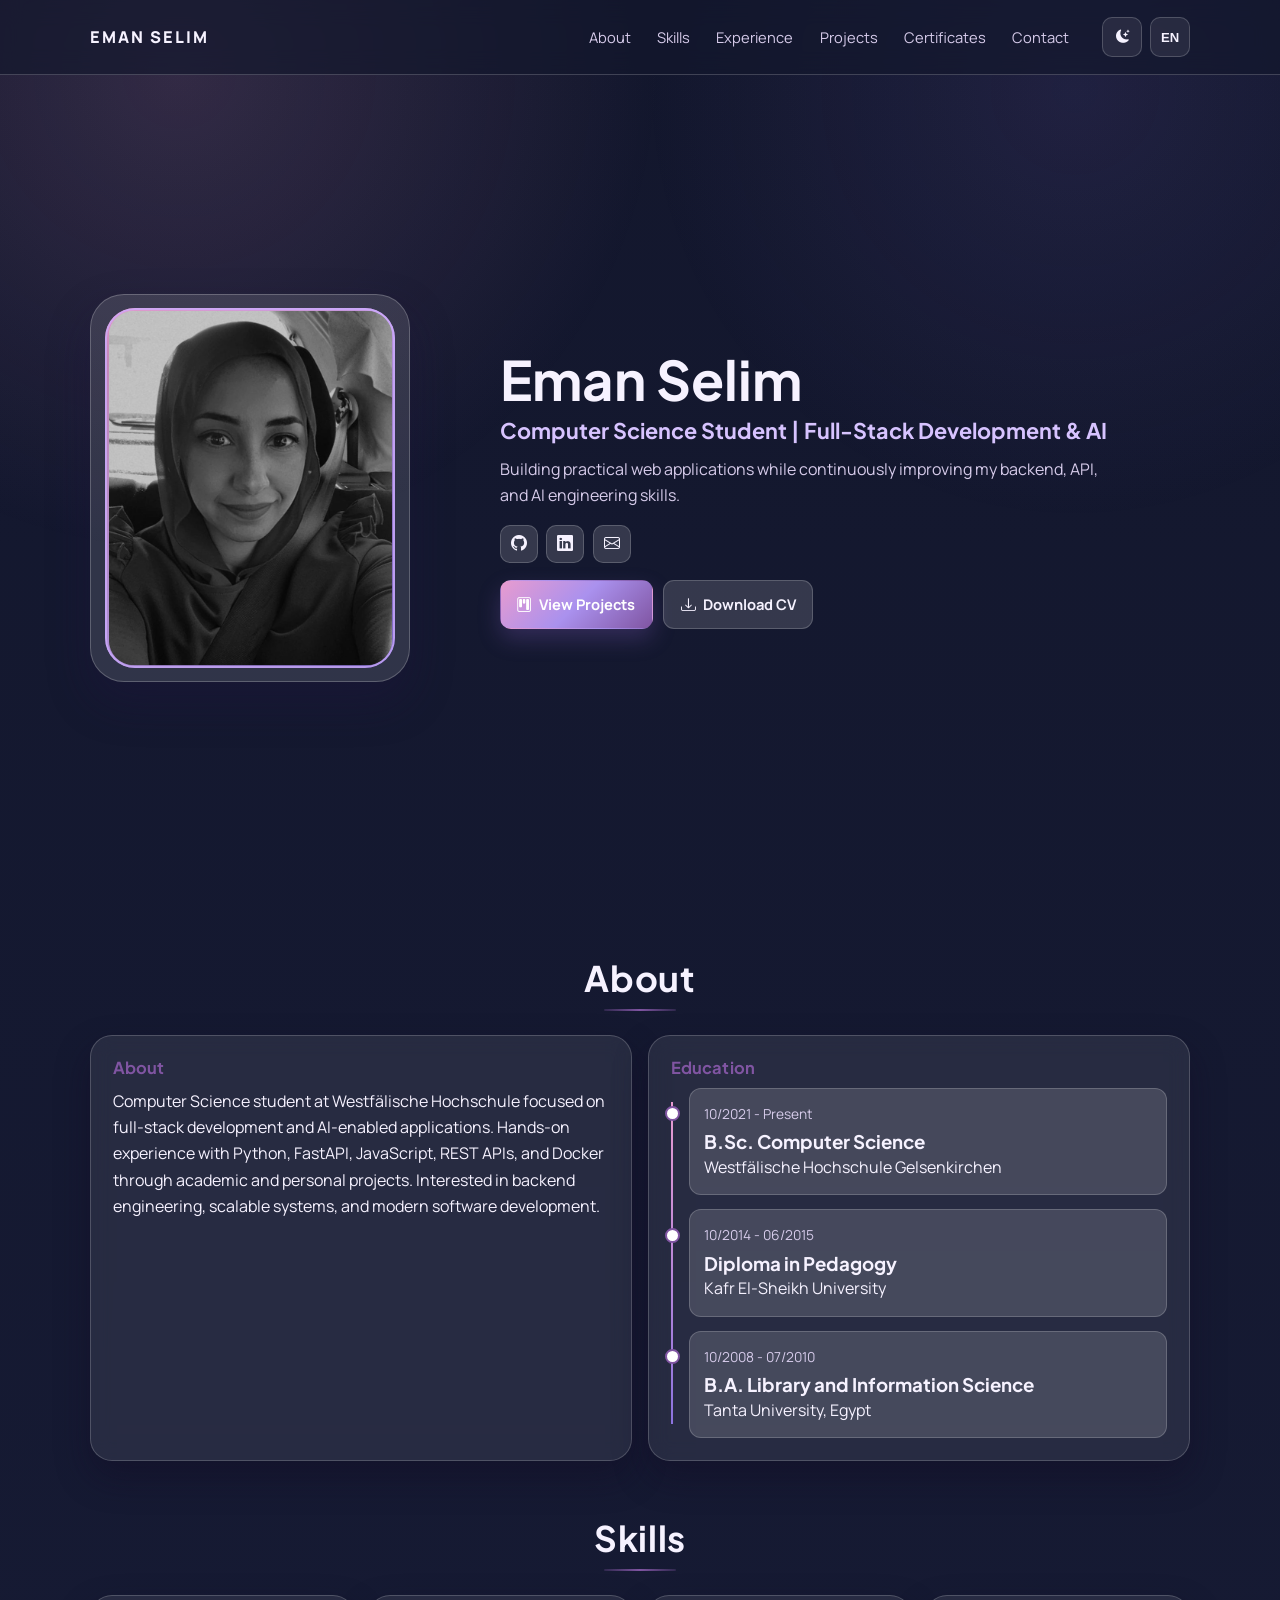
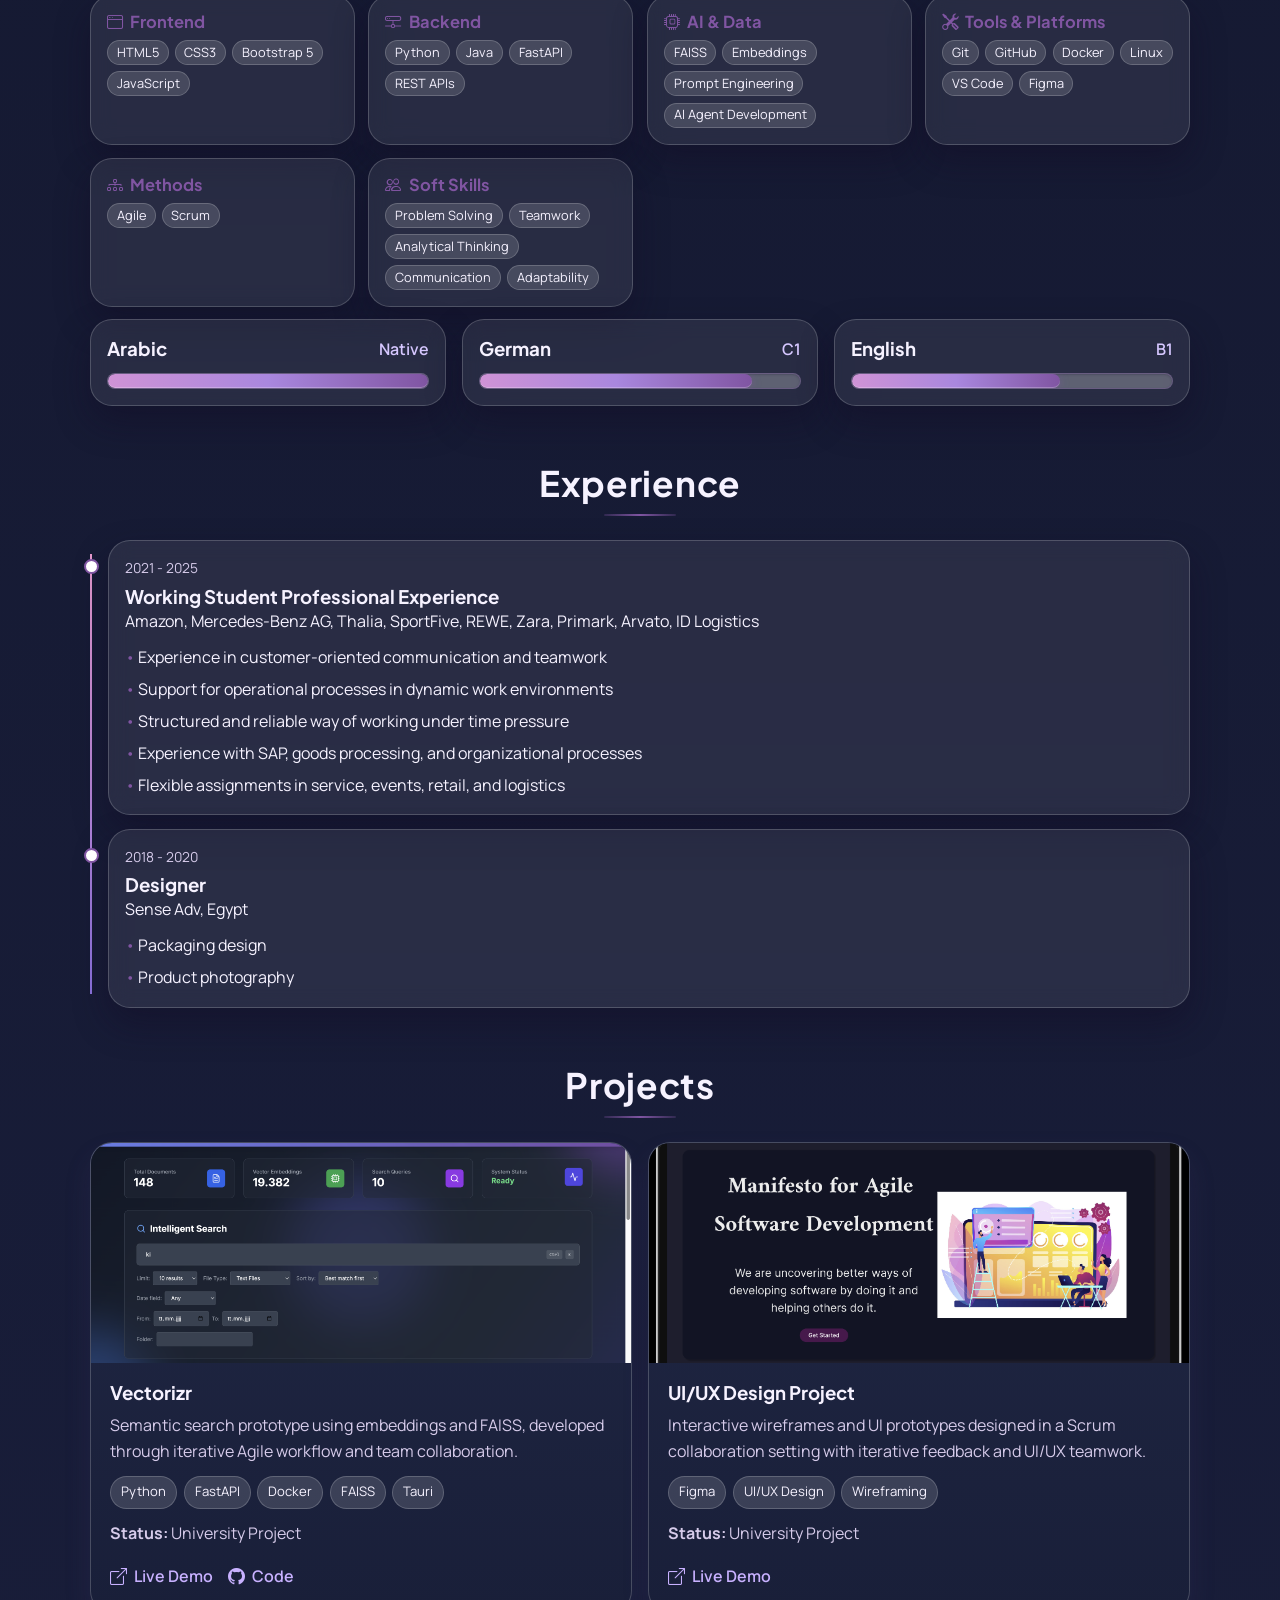
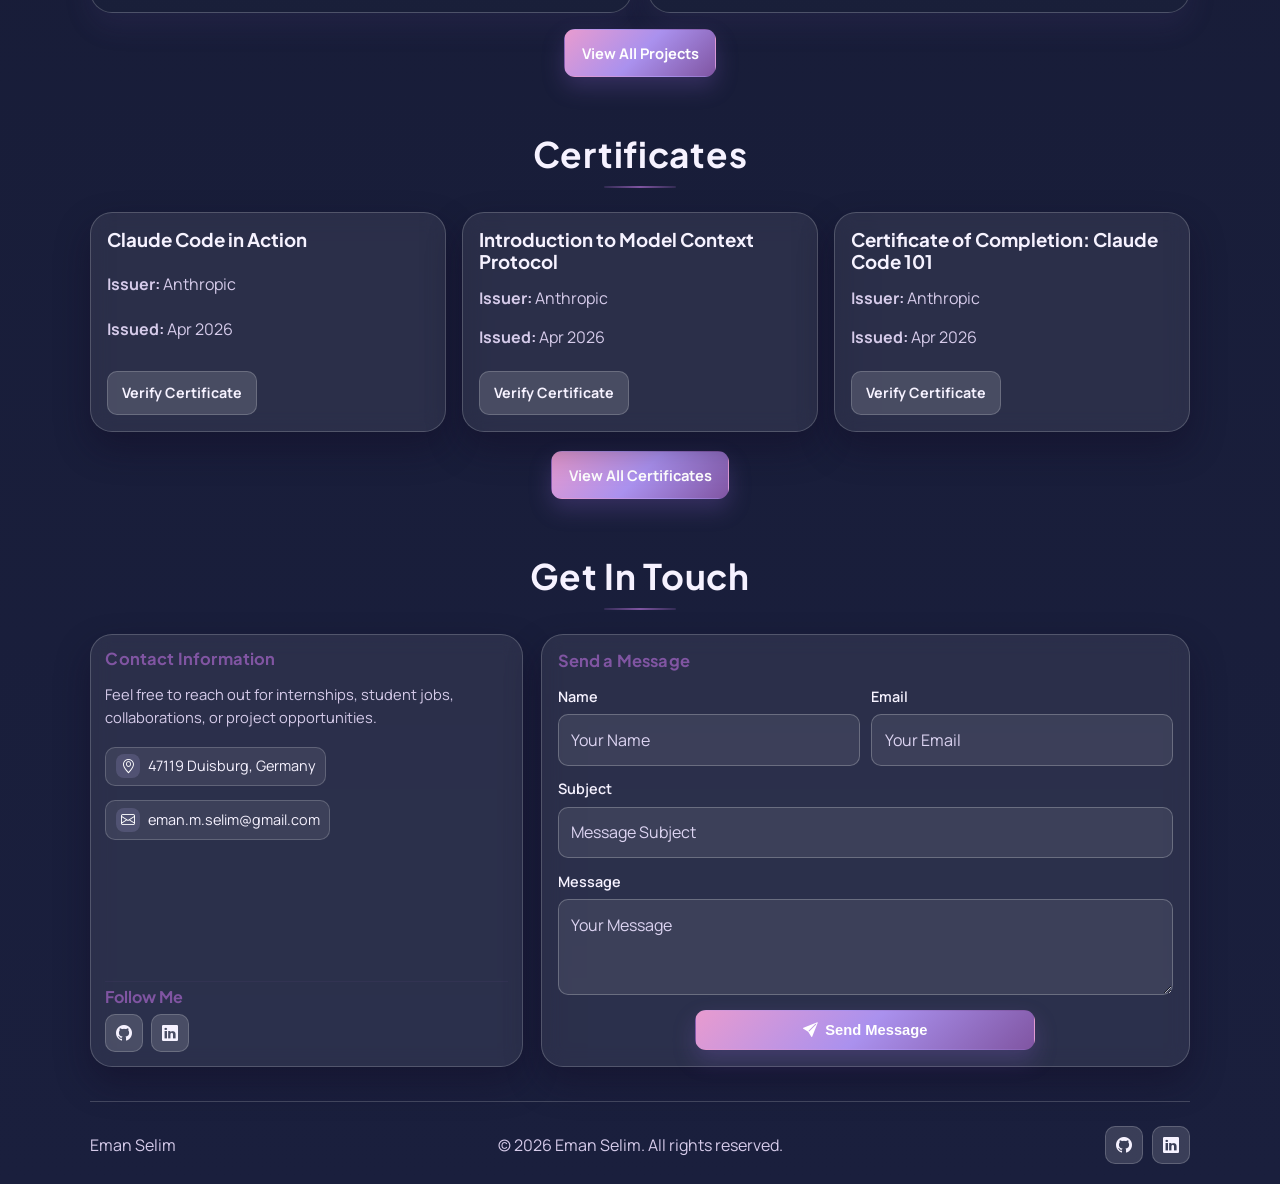
==== index.html @ 73da5cc9 "Initial portfolio website setup" ====
﻿<!doctype html>
<html lang="en">
  <head>
    <meta charset="UTF-8" />
    <meta name="viewport" content="width=device-width, initial-scale=1.0" />
    <title>Eman Selim | Full-Stack & AI Portfolio</title>
    <meta name="description" content="Portfolio of Eman Selim, Computer Science student focused on Full-Stack Development and AI." />
    <link rel="preconnect" href="https://fonts.googleapis.com" />
    <link rel="preconnect" href="https://fonts.gstatic.com" crossorigin />
    <link
      href="https://fonts.googleapis.com/css2?family=Manrope:wght@400;500;600;700;800&family=Plus+Jakarta+Sans:wght@500;600;700;800&display=swap"
      rel="stylesheet"
    />
    <link rel="stylesheet" href="https://cdn.jsdelivr.net/npm/bootstrap-icons@1.11.3/font/bootstrap-icons.min.css" />
    <link rel="stylesheet" href="css/style.css" />
  </head>
  <body>
    <a class="skip-link" href="#main-content">Skip to main content</a>
    <div class="background-layer" aria-hidden="true"></div>

    <header class="site-header" id="top">
      <nav class="main-navbar" aria-label="Main navigation">
        <a class="brand-logo" href="#hero" aria-label="Go to home section">EMAN SELIM</a>

        <button
          class="mobile-menu-toggle"
          id="mobile-menu-toggle"
          type="button"
          aria-expanded="false"
          aria-controls="navbar-links"
          aria-label="Open navigation menu"
        >
          <i class="bi bi-list" aria-hidden="true"></i>
        </button>

        <div class="navbar-links" id="navbar-links">
          <a class="nav-link" href="#about">About</a>
          <a class="nav-link" href="#skills">Skills</a>
          <a class="nav-link" href="#experience">Experience</a>
          <a class="nav-link" href="#projects">Projects</a>
          <a class="nav-link" href="#certificates">Certificates</a>
          <a class="nav-link" href="#contact">Contact</a>
        </div>

        <div class="navbar-actions">
          <button class="icon-button" id="theme-toggle" type="button" aria-label="Toggle dark mode" aria-pressed="false">
            <i class="bi bi-moon-stars-fill" aria-hidden="true"></i>
          </button>
          <button class="lang-switch" id="language-toggle" type="button" aria-label="Language switch">EN</button>
        </div>
      </nav>
    </header>

    <main id="main-content">
      <!-- Hero Section: introduces profile, primary CTAs, and social links -->
      <section id="hero" class="hero-section">
        <div class="hero-grid reveal">
          <article class="hero-profile-card">
            <div class="profile-frame floating-avatar">
              <img id="hero-image" src="assets/images/eman-profile.jpeg" alt="Portrait" decoding="async" fetchpriority="high" />
            </div>
          </article>

          <article class="hero-content">
            <h1 id="hero-name">Eman Selim</h1>
            <h2 id="hero-subtitle"></h2>
            <p id="hero-summary"></p>

            <div class="hero-social-icons" aria-label="Hero contact links">
              <a id="hero-github" target="_blank" rel="noreferrer noopener" aria-label="GitHub"><i class="bi bi-github" aria-hidden="true"></i></a>
              <a id="hero-linkedin" target="_blank" rel="noreferrer noopener" aria-label="LinkedIn"><i class="bi bi-linkedin" aria-hidden="true"></i></a>
              <a id="hero-email" aria-label="Email"><i class="bi bi-envelope" aria-hidden="true"></i></a>
            </div>

            <div class="hero-buttons">
              <a class="button button-primary" href="#projects"><i class="bi bi-kanban" aria-hidden="true"></i> <span id="hero-projects-text"></span></a>
              <a class="button button-secondary" href="./cv.html" target="_blank" rel="noreferrer noopener">
                <i class="bi bi-download" aria-hidden="true"></i> <span id="hero-cv-text"></span>
              </a>
            </div>
          </article>
        </div>
      </section>

      <!-- About Section: personal summary and education timeline -->
      <section id="about" class="content-section reveal">
        <h2 class="section-title" id="about-title"></h2>

        <div class="about-education-layout">
          <article class="glass-card standard-card about-card">
            <h3 class="content-card-title" id="about-card-title"></h3>
            <p id="about-summary"></p>
          </article>

          <article class="glass-card standard-card education-card">
            <h3 class="content-card-title" id="education-card-title"></h3>
            <div class="timeline compact-timeline about-education-timeline" id="education-timeline"></div>
          </article>
        </div>
      </section>

      <!-- Skills Section: dynamically rendered skill groups and language levels -->
      <section id="skills" class="content-section reveal">
        <h2 class="section-title" id="skills-title"></h2>
        <div class="skills-grid" id="skills-grid"></div>
        <div class="languages-grid" id="languages-grid"></div>
      </section>

      <!-- Experience Timeline: rendered from shared localized data -->
      <section id="experience" class="content-section reveal">
        <h2 class="section-title" id="experience-title"></h2>
        <div class="timeline compact-timeline experience-timeline" id="experience-timeline"></div>
      </section>

      <!-- Projects Cards: preview cards with CTA to full projects page -->
      <section id="projects" class="content-section reveal">
        <h2 class="section-title" id="projects-title"></h2>
        <div class="projects-grid" id="projects-grid"></div>
        <div class="projects-cta">
          <a class="button button-primary" href="./projects.html" id="all-projects-button"></a>
        </div>
      </section>

      <!-- Certificates Section: recent certificates with CTA to full list -->
      <section id="certificates" class="content-section reveal">
        <h2 class="section-title" id="certificates-title"></h2>
        <div class="certificates-grid" id="certificates-grid"></div>
        <div class="certificates-cta">
          <a class="button button-primary" href="./certificates.html" id="all-certificates-button"></a>
        </div>
      </section>

      <!-- Contact Section: dynamic contact info + client-side mailto form -->
      <section id="contact" class="content-section reveal">
        <h2 class="section-title" id="contact-title"></h2>

        <div class="contact-grid">
          <article class="glass-card contact-info" id="contact-info-list"></article>

          <form class="glass-card contact-form">
            <h3 class="content-card-title" id="contact-form-card-title"></h3>
            <div class="form-row">
              <div class="form-field">
                <label for="name" id="contact-label-name"></label>
                <input id="name" name="name" type="text" autocomplete="name" required />
              </div>
              <div class="form-field">
                <label for="email" id="contact-label-email"></label>
                <input id="email" name="email" type="email" autocomplete="email" required />
              </div>
            </div>

            <div class="form-field">
              <label for="subject" id="contact-label-subject"></label>
              <input id="subject" name="subject" type="text" autocomplete="on" required />
            </div>

            <div class="form-field">
              <label for="message" id="contact-label-message"></label>
              <textarea id="message" name="message" required></textarea>
            </div>

            <button type="submit" class="button button-primary" id="contact-submit-button">
              <i class="bi bi-send-fill" aria-hidden="true"></i>
              <span id="contact-submit"></span>
            </button>
          </form>
        </div>
      </section>
    </main>

    <footer class="site-footer">
      <p>Eman Selim</p>
      <p>© 2026 Eman Selim. All rights reserved.</p>
      <div class="footer-links">
        <a href="https://github.com/Eman-M-Selim" target="_blank" rel="noreferrer noopener" aria-label="GitHub profile">
          <i class="bi bi-github" aria-hidden="true"></i>
        </a>
        <a href="https://www.linkedin.com/in/eman-m-selim/" target="_blank" rel="noreferrer noopener" aria-label="LinkedIn profile">
          <i class="bi bi-linkedin" aria-hidden="true"></i>
        </a>
      </div>
    </footer>

    <button id="scroll-top-button" class="scroll-top-button" type="button" aria-label="Scroll to top">
      <i class="bi bi-arrow-up" aria-hidden="true"></i>
    </button>

    <script src="data/portfolio-data.js"></script>
    <script src="js/script.js"></script>
  </body>
</html>
---- css/style.css ----
﻿/* ============================
   1) Theme Variables
   ============================ */
:root {
  --accent: #8055a2;
  --bg-main: #f6f3fc;
  --bg-soft: #f2ecfb;
  --surface: rgba(255, 255, 255, 0.74);
  --surface-strong: rgba(255, 255, 255, 0.9);
  --text-main: #2f2648;
  --text-muted: #6a5d87;
  --pink: #e89bcf;
  --purple: #8c73df;
  --lavender: #baa7ef;
  --border: rgba(151, 127, 207, 0.22);
  --shadow: 0 14px 30px rgba(88, 63, 136, 0.14);
  --accent-gradient: linear-gradient(135deg, #e89bcf, #aa91ee, var(--accent));
  --project-surface: #ffffff;
  --project-border: rgba(128, 85, 162, 0.42);
  --section-width: min(1100px, 92%);
  --radius-xl: 22px;
  --radius-lg: 16px;
  --radius-md: 12px;
  --transition: 0.25s ease;
}

/* Dark mode overrides (keeps existing toggle behavior) */
body.dark-theme {
  --bg-main: #13172d;
  --bg-soft: #1a1f3d;
  --surface: rgba(255, 255, 255, 0.08);
  --surface-strong: rgba(255, 255, 255, 0.14);
  --text-main: #f6f2ff;
  --text-muted: #d6cbea;
  --border: rgba(255, 255, 255, 0.19);
  --shadow: 0 16px 34px rgba(17, 11, 35, 0.4);
  --project-surface: linear-gradient(180deg, #202744, #191f39);
  --project-border: rgba(255, 255, 255, 0.2);
}

/* ============================
   2) Base Rules
   ============================ */
* {
  box-sizing: border-box;
  margin: 0;
  padding: 0;
}

html {
  scroll-behavior: smooth;
}

body {
  font-family: "Manrope", sans-serif;
  color: var(--text-main);
  line-height: 1.65;
  background: linear-gradient(180deg, var(--bg-main), var(--bg-soft));
  transition:
    background-color 0.4s ease,
    color 0.4s ease;
  overflow-x: hidden;
}

.skip-link {
  position: absolute;
  left: 0.75rem;
  top: -120px;
  z-index: 200;
  background: #111;
  color: #fff;
  padding: 0.55rem 0.75rem;
  border-radius: 10px;
  border: 1px solid #fff;
  font-size: 0.88rem;
  font-weight: 700;
}

.skip-link:focus {
  top: 0.75rem;
}

h1,
h2,
h3,
h4 {
  font-family: "Plus Jakarta Sans", sans-serif;
  line-height: 1.2;
}

a {
  color: inherit;
  text-decoration: none;
}

a:focus-visible,
button:focus-visible,
input:focus-visible,
textarea:focus-visible {
  outline: 3px solid rgba(128, 85, 162, 0.65);
  outline-offset: 2px;
}

main {
  width: var(--section-width);
  margin: 0 auto;
}

/* Scroll offset fix for sticky navbar links */
section[id] {
  scroll-margin-top: 82px;
}

/* ============================
   3) Background
   ============================ */
.background-layer {
  position: fixed;
  inset: 0;
  z-index: -1;
  pointer-events: none;
  background:
    radial-gradient(
      circle at 14% 8%,
      rgba(232, 155, 207, 0.15),
      transparent 35%
    ),
    radial-gradient(
      circle at 84% 10%,
      rgba(140, 115, 223, 0.11),
      transparent 32%
    );
}

/* ============================
   4) Shared Components
   ============================ */
.content-section {
  /* Section spacing: 60px desktop, no large wrapper card */
  padding-top: 56px;
}

.section-title {
  text-align: center;
  font-size: clamp(1.6rem, 3vw, 2.2rem);
  /* Reduced gap between title and content for cleaner rhythm */
  margin-bottom: 24px;
  letter-spacing: 0.02em;
  position: relative;
}

.section-title::after {
  content: "";
  display: block;
  width: 72px;
  height: 2px;
  margin: 10px auto 0;
  border-radius: 999px;
  background: linear-gradient(
    90deg,
    rgba(128, 85, 162, 0.25),
    #8055a2,
    rgba(128, 85, 162, 0.25)
  );
}

.glass-card {
  background: var(--surface);
  border: 1px solid var(--border);
  border-radius: var(--radius-xl);
  box-shadow: var(--shadow);
  backdrop-filter: blur(10px);
}

.standard-card {
  padding: 1.35rem;
}

.content-card-title {
  font-size: 1.03rem;
  font-weight: 700;
  color: var(--accent);
  letter-spacing: 0.01em;
  margin-bottom: 0.62rem;
}

.contact-card-title {
  margin-bottom: 0.45rem;
}

.interactive-card {
  transition:
    transform var(--transition),
    box-shadow var(--transition),
    border-color var(--transition);
}

.interactive-card:hover {
  transform: translateY(-3px);
  border-color: rgba(140, 115, 223, 0.45);
  box-shadow: 0 18px 34px rgba(98, 70, 151, 0.2);
}

/* ============================
   5) Navbar
   ============================ */
.site-header {
  position: sticky;
  top: 0;
  z-index: 60;
  backdrop-filter: blur(12px);
  background: rgba(255, 255, 255, 0.62);
  border-bottom: 1px solid var(--border);
}

body.dark-theme .site-header {
  background: rgba(19, 23, 45, 0.66);
}

.main-navbar {
  width: var(--section-width);
  margin: 0 auto;
  min-height: 74px;
  display: flex;
  align-items: center;
  gap: 1rem;
}

.brand-logo {
  font-size: 1.02rem;
  font-weight: 800;
  letter-spacing: 0.12em;
}

.navbar-links {
  margin-left: auto;
  display: flex;
  align-items: center;
  gap: 0.4rem;
}

.nav-link {
  position: relative;
  padding: 0.5rem 0.62rem;
  border-radius: 8px;
  color: var(--text-muted);
  font-size: 0.92rem;
  transition: color var(--transition);
}

.nav-link::after {
  content: "";
  position: absolute;
  left: 50%;
  width: calc(100% - 1.24rem);
  bottom: 0.26rem;
  height: 2px;
  border-radius: 999px;
  background: linear-gradient(90deg, #b99de8, #8055a2);
  transform: translateX(-50%) scaleX(0);
  transform-origin: center;
  transition:
    transform var(--transition),
    opacity var(--transition);
  opacity: 0.92;
}

.nav-link:hover,
.nav-link.active {
  color: var(--accent);
}

.nav-link:hover::after,
.nav-link.active::after {
  transform: translateX(-50%) scaleX(1);
}

.navbar-actions {
  margin-left: 0.45rem;
  display: flex;
  align-items: center;
  gap: 0.5rem;
}

/* Links layout used by standalone projects/certificates pages */
.standalone-links {
  margin-left: auto;
  display: flex;
  align-items: center;
  gap: 0.45rem;
}

.icon-button,
.lang-switch,
.mobile-menu-toggle {
  border: 1px solid var(--border);
  background: var(--surface);
  color: var(--text-main);
  border-radius: 10px;
  cursor: pointer;
}

.icon-button,
.lang-switch {
  width: 40px;
  height: 40px;
  display: grid;
  place-items: center;
  transition:
    transform var(--transition),
    background-color var(--transition);
}

.icon-button:hover,
.lang-switch:hover {
  transform: translateY(-2px);
  background: var(--surface-strong);
}

.lang-switch {
  font-weight: 700;
  font-size: 0.82rem;
}

.mobile-menu-toggle {
  width: 42px;
  height: 42px;
  display: none;
  place-items: center;
  margin-left: auto;
}

.mobile-menu-toggle i {
  font-size: 1.35rem;
}

/* ============================
   6) Open Section Surfaces (no large outer cards)
   ============================ */
#hero,
#about,
#skills,
#experience,
#projects,
#certificates,
#contact {
  background: transparent;
  border: none;
  border-radius: 0;
}

/* ============================
   7) Hero Section Updates
   ============================ */
.hero-section {
  min-height: calc(100vh - 74px);
  display: grid;
  align-items: center;
  padding: 2rem 0;
}

/* Increased horizontal space for better balance on desktop */
.hero-grid {
  display: grid;
  grid-template-columns: minmax(230px, 320px) 1fr;
  gap: clamp(2rem, 7vw, 6rem);
  align-items: center;
}

.hero-profile-card {
  padding: 0.85rem;
  border-radius: 34px;
  background: rgba(255, 255, 255, 0.12);
  border: 1px solid rgba(255, 255, 255, 0.22);
  box-shadow: 0 20px 42px rgba(32, 21, 62, 0.35);
}

.profile-frame {
  position: relative;
  border-radius: 30px;
  padding: 8px;
  background: linear-gradient(135deg, #e89bcf 0%, #c7a0f4 52%, #8c73df 100%);
  overflow: hidden;
}

.profile-frame::before {
  content: "";
  position: absolute;
  inset: -16px;
  border-radius: 40px;
  background: radial-gradient(circle, rgba(232, 155, 207, 0.34), transparent 62%);
  z-index: -1;
}

.profile-frame::after {
  content: "";
  position: absolute;
  inset: 0;
  border-radius: 30px;
  border: 2px solid rgba(205, 173, 255, 0.75);
  pointer-events: none;
}

.profile-frame img {
  width: 100%;
  display: block;
  aspect-ratio: 4 / 5;
  object-fit: cover;
  border-radius: 24px;
  box-shadow: 0 16px 32px rgba(43, 29, 75, 0.35);
  filter: grayscale(100%);
  transform: scale(1.03);
  object-position: center top;
}

.floating-avatar {
  animation: floatPortrait 4.6s ease-in-out infinite;
}

.hero-content h1 {
  font-size: clamp(2rem, 5.5vw, 3.4rem);
  margin-bottom: 0.35rem;
}

.hero-content h2 {
  font-size: clamp(1rem, 2.5vw, 1.35rem);
  color: var(--accent);
  margin-bottom: 0.75rem;
}

body.dark-theme .hero-content h2 {
  color: #d7c3ff;
}

.hero-content p {
  color: var(--text-muted);
  max-width: 620px;
}

.hero-social-icons {
  margin-top: 1rem;
  display: flex;
  gap: 0.55rem;
}

.hero-social-icons a {
  width: 38px;
  height: 38px;
  border-radius: 10px;
  border: 1px solid var(--border);
  background: var(--surface-strong);
  display: grid;
  place-items: center;
  transition:
    transform var(--transition),
    background-color var(--transition),
    border-color var(--transition);
}

.hero-social-icons a i,
.footer-links a i,
.contact-follow-icons a i {
  color: var(--text-main);
  font-size: 1rem;
}

.hero-social-icons a:hover {
  transform: translateY(-2px);
  background: rgba(255, 255, 255, 0.95);
  border-color: rgba(128, 85, 162, 0.45);
}

body.dark-theme .hero-social-icons a:hover {
  background: rgba(255, 255, 255, 0.22);
}

.hero-buttons {
  margin-top: 1.1rem;
  display: flex;
  flex-wrap: wrap;
  gap: 0.65rem;
}

.button {
  display: inline-flex;
  align-items: center;
  gap: 0.45rem;
  border-radius: 11px;
  border: 1px solid transparent;
  padding: 0.7rem 1.03rem;
  font-weight: 700;
  font-size: 0.92rem;
  transition:
    transform var(--transition),
    box-shadow var(--transition),
    background-color var(--transition);
}

.button:hover {
  transform: translateY(-2px);
}

.button-primary {
  background: var(--accent-gradient);
  color: #fff;
  box-shadow: 0 10px 22px rgba(131, 95, 194, 0.28);
}

.button-secondary {
  background: var(--surface-strong);
  color: var(--text-main);
  border-color: var(--border);
}

.button-secondary:hover {
  background: rgba(255, 255, 255, 0.95);
}

body.dark-theme .button-secondary:hover {
  background: rgba(255, 255, 255, 0.22);
}

/* ============================
   8) About & Education Cards
   ============================ */
.about-education-layout {
  display: grid;
  grid-template-columns: 1fr 1fr;
  gap: 1rem;
}

.about-card,
.education-card {
  height: 100%;
}

.education-card .timeline {
  margin-top: 0;
}

.education-card .timeline-item {
  border: 1px solid var(--border);
  border-radius: var(--radius-md);
  background: var(--surface-strong);
  padding: 0.9rem;
}

/* ============================
   9) Skills and Languages
   ============================ */
.projects-grid,
.certificates-grid {
  display: grid;
  grid-template-columns: repeat(12, 1fr);
  gap: 1rem;
  align-items: stretch;
}

.skills-grid {
  display: grid;
  grid-template-columns: repeat(auto-fit, minmax(210px, 1fr));
  gap: 0.85rem;
  align-items: stretch;
}

.skill-card,
.certificate-card,
.timeline-item,
.language-card,
.contact-info,
.contact-form {
  padding: 1rem;
}

/* 4 skill cards on desktop */
.skill-card {
  grid-column: auto;
  align-self: start;
  height: 100%;
  display: flex;
  flex-direction: column;
  justify-content: flex-start;
  padding: 1rem;
}

.skill-card h3 {
  display: flex;
  align-items: center;
  gap: 0.45rem;
  font-size: 1.03rem;
  color: var(--accent);
}

.pill-list {
  margin-top: 0.52rem;
  list-style: none;
  display: flex;
  flex-wrap: wrap;
  gap: 0.38rem;
  align-content: flex-start;
}

.pill-list li {
  padding: 0.24rem 0.55rem;
  border-radius: 999px;
  border: 1px solid var(--border);
  background: var(--surface-strong);
  font-size: 0.8rem;
  line-height: 1.2;
}

.languages-grid {
  margin-top: 0.7rem;
  display: grid;
  grid-template-columns: repeat(3, 1fr);
  gap: 1rem;
}

.language-card {
  padding: 1rem;
}

.language-head {
  display: flex;
  justify-content: space-between;
  align-items: center;
  margin-bottom: 0.7rem;
}

.language-head span {
  color: var(--accent);
  font-weight: 600;
}

body.dark-theme .language-head span {
  color: #d6c7ff;
}

.language-progress {
  height: 16px;
  border-radius: 999px;
  background: rgba(111, 89, 162, 0.32);
  border: 1px solid rgba(128, 85, 162, 0.35);
  overflow: hidden;
  box-shadow: inset 0 1px 2px rgba(28, 18, 44, 0.22);
}

body.dark-theme .language-progress {
  background: rgba(255, 255, 255, 0.25);
  border-color: rgba(128, 85, 162, 0.3);
}

.language-progress span {
  display: block;
  height: 100%;
  border-radius: inherit;
  background: linear-gradient(90deg, #cf93d6, #a987de, #8055a2);
  box-shadow:
    inset 0 -1px 0 rgba(255, 255, 255, 0.25),
    0 2px 10px rgba(128, 85, 162, 0.44);
}

/* ============================
   10) Timeline Styling
   ============================ */
.timeline {
  position: relative;
  display: grid;
  gap: 0.85rem;
  margin-top: 0.95rem;
  padding-left: 1.15rem;
}

.timeline::before {
  content: "";
  position: absolute;
  top: 14px;
  bottom: 14px;
  left: 0;
  width: 2px;
  background: linear-gradient(180deg, #e89bcf, #8c73df);
}

.timeline-item {
  position: relative;
}

.timeline-item::before {
  content: "";
  position: absolute;
  left: -1.58rem;
  top: 1.12rem;
  width: 11px;
  height: 11px;
  border-radius: 50%;
  background: #fff;
  border: 2px solid var(--accent);
}

.timeline-date {
  font-size: 0.86rem;
  color: var(--text-muted);
  margin-bottom: 0.35rem;
}

.experience-timeline ul {
  margin-top: 0.58rem;
  list-style: none;
  display: grid;
  gap: 0.35rem;
}

.experience-timeline li::before {
  content: "• ";
  color: var(--accent);
}

/* ============================
   11) Project Cards Update
   ============================ */
.projects-grid {
  margin-bottom: 1rem;
}

.project-card {
  grid-column: span 6;
  display: flex;
  flex-direction: column;
  overflow: hidden;
  border-radius: var(--radius-xl);
  border: 1px solid var(--project-border);
  background: var(--project-surface);
  box-shadow: 0 14px 28px rgba(96, 72, 146, 0.12);
  transition:
    transform var(--transition),
    box-shadow var(--transition),
    border-color var(--transition);
}

/* Clear separation for project cards in light mode */
body:not(.dark-theme) .project-card {
  background: #ffffff;
  border-color: rgba(128, 85, 162, 0.32);
  box-shadow: 0 16px 32px rgba(87, 63, 133, 0.14);
}

.project-card:hover {
  transform: translateY(-4px);
  box-shadow: 0 20px 36px rgba(90, 67, 144, 0.22);
  border-color: rgba(140, 115, 223, 0.45);
}

.project-image {
  width: 100%;
  height: 220px;
  object-fit: cover;
  display: block;
}

.project-content {
  padding: 1.2rem;
  display: flex;
  flex-direction: column;
  flex: 1;
}

.project-summary {
  margin-top: 0.48rem;
  color: var(--text-muted);
}

/* Stronger readability for light mode project text */
body:not(.dark-theme) .project-summary {
  color: #5e4f7e;
}

.tech-badges {
  list-style: none;
  display: flex;
  flex-wrap: wrap;
  gap: 0.42rem;
  margin-top: 0.7rem;
}

.tech-badges li {
  padding: 0.28rem 0.62rem;
  border-radius: 999px;
  border: 1px solid var(--border);
  background: var(--surface-strong);
  font-size: 0.82rem;
}

.project-status {
  margin-top: 0.72rem;
  color: var(--text-muted);
}

.project-links {
  margin-top: auto;
  padding-top: 0.92rem;
  display: flex;
  flex-wrap: wrap;
  gap: 0.9rem;
}

.project-link {
  display: inline-flex;
  align-items: center;
  gap: 0.45rem;
  font-size: 1rem;
  font-weight: 600;
  color: #8055a2;
  padding: 0.08rem 0;
  border-bottom: 1px solid transparent;
  transition:
    color var(--transition),
    text-shadow var(--transition),
    border-color var(--transition),
    transform var(--transition);
}

.project-link i {
  font-size: 1.05rem;
}

.project-link:hover {
  color: #6f4292;
  border-color: rgba(128, 85, 162, 0.5);
  text-shadow: 0 0 10px rgba(128, 85, 162, 0.16);
  transform: translateY(-1px);
}

body.dark-theme .project-link {
  color: #c8b1ff;
}

@media (max-width: 760px) {
  .project-link {
    font-size: 0.96rem;
  }
}

.projects-cta {
  display: flex;
  justify-content: center;
}

.certificates-cta {
  margin-top: 1.2rem;
  display: flex;
  justify-content: center;
}

/* ============================
   12) Certificates
   ============================ */
.certificates-grid {
  grid-auto-rows: 1fr;
}

.certificate-card {
  grid-column: span 4;
  display: flex;
  flex-direction: column;
  justify-content: space-between;
  min-height: 220px;
}

.certificate-card p {
  margin-top: 0.45rem;
  color: var(--text-muted);
}

.credential-link {
  margin-top: 1rem;
  width: fit-content;
  padding: 0.56rem 0.88rem;
  border-radius: 10px;
  border: 1px solid var(--border);
  background: var(--surface-strong);
  font-size: 0.89rem;
  font-weight: 700;
  transition:
    transform var(--transition),
    background-color var(--transition);
}

.credential-link:hover {
  transform: translateY(-2px);
  background: rgba(255, 255, 255, 0.95);
}

body.dark-theme .credential-link:hover {
  background: rgba(255, 255, 255, 0.2);
}

/* ============================
   13) Contact and Footer
   ============================ */
.contact-grid {
  display: grid;
  grid-template-columns: minmax(0, 0.8fr) minmax(0, 1.2fr);
  gap: 1.1rem;
  align-items: stretch;
  grid-auto-rows: 1fr;
}

.contact-grid > .glass-card {
  min-height: 0;
  height: 100%;
}

.contact-info {
  display: flex;
  flex-direction: column;
  gap: 0.42rem;
  padding: 0.9rem;
  height: 100%;
  align-content: flex-start;
}

.contact-intro {
  color: var(--text-muted);
  font-size: 0.92rem;
  line-height: 1.55;
  margin-bottom: 0.72rem;
}

.contact-item {
  display: inline-flex;
  align-items: center;
  align-self: flex-start;
  gap: 0.5rem;
  border: 1px solid var(--border);
  background: rgba(255, 255, 255, 0.48);
  border-radius: 10px;
  padding: 0.42rem 0.58rem;
  color: var(--text-main);
  font-size: 0.9rem;
  width: fit-content;
  max-width: 100%;
}

.contact-item + .contact-item {
  margin-top: 0.46rem;
}

.contact-follow {
  margin-top: auto;
  padding-top: 0.32rem;
  border-top: 1px solid rgba(128, 85, 162, 0.07);
}

.contact-follow-title {
  font-size: 1rem;
  color: var(--accent);
  margin-bottom: 0.5rem;
}

.contact-follow-icons {
  display: flex;
  gap: 0.5rem;
  margin-top: 0.35rem;
}

.contact-follow-icons a {
  width: 38px;
  height: 38px;
  border-radius: 10px;
  border: 1px solid var(--border);
  background: var(--surface-strong);
  display: grid;
  place-items: center;
  transition:
    transform var(--transition),
    border-color var(--transition),
    box-shadow var(--transition);
}

.contact-follow-icons a i {
  color: var(--text-main);
  font-size: 1rem;
}

.contact-follow-icons a:hover {
  transform: translateY(-2px);
  border-color: rgba(128, 85, 162, 0.45);
  box-shadow: 0 10px 18px rgba(128, 85, 162, 0.18);
}

body.dark-theme .contact-item {
  background: rgba(255, 255, 255, 0.08);
}

.contact-icon {
  width: 24px;
  height: 24px;
  border-radius: 8px;
  display: grid;
  place-items: center;
  background: rgba(128, 85, 162, 0.2);
  color: var(--text-main);
  flex-shrink: 0;
}

body.dark-theme .contact-icon {
  background: rgba(202, 184, 255, 0.16);
  color: #ffffff;
}

.contact-info a {
  transition:
    transform var(--transition),
    background-color var(--transition),
    border-color var(--transition),
    box-shadow var(--transition);
}

.contact-info a:hover {
  transform: translateX(3px);
  background: rgba(255, 255, 255, 0.84);
  border-color: rgba(140, 115, 223, 0.45);
  box-shadow: 0 8px 18px rgba(110, 83, 176, 0.16);
}

body.dark-theme .contact-info a:hover {
  background: rgba(255, 255, 255, 0.14);
}

.contact-form {
  display: grid;
  gap: 0.72rem;
  align-content: start;
  height: 100%;
}

.contact-form .content-card-title {
  margin-bottom: 0.18rem;
}

.form-row {
  display: grid;
  grid-template-columns: 1fr 1fr;
  gap: 0.72rem;
}

.form-field {
  display: grid;
  gap: 0.36rem;
}

.contact-form label {
  font-weight: 600;
  font-size: 0.9rem;
}

.contact-form input,
.contact-form textarea {
  width: 100%;
  border: 1px solid rgba(148, 123, 206, 0.32);
  border-radius: 10px;
  background: rgba(255, 255, 255, 0.9);
  color: var(--text-main);
  font: inherit;
  padding: 0.72rem 0.8rem;
  transition:
    border-color var(--transition),
    box-shadow var(--transition),
    background-color var(--transition);
}

.contact-form input::placeholder,
.contact-form textarea::placeholder {
  color: rgba(78, 67, 112, 0.78);
  opacity: 1;
}

body.dark-theme .contact-form input,
body.dark-theme .contact-form textarea {
  background: rgba(255, 255, 255, 0.08);
  border-color: rgba(255, 255, 255, 0.24);
}

body.dark-theme .contact-form input::placeholder,
body.dark-theme .contact-form textarea::placeholder {
  color: rgba(234, 225, 255, 0.92);
}

.contact-form textarea {
  min-height: 96px;
  resize: vertical;
}

.contact-form .button-primary {
  margin-top: 0.2rem;
  width: min(100%, 340px);
  justify-self: center;
  justify-content: center;
  padding: 0.7rem 1rem;
}

.contact-form .button-primary:hover {
  box-shadow: 0 12px 24px rgba(131, 95, 194, 0.36);
}

.contact-form input:focus,
.contact-form textarea:focus {
  outline: none;
  border-color: rgba(140, 115, 223, 0.62);
  box-shadow: 0 0 0 3px rgba(140, 115, 223, 0.2);
}

.site-footer {
  width: var(--section-width);
  margin: 34px auto 0;
  padding: 24px 0 20px;
  border-top: 1px solid var(--border);
  border-radius: 0;
  background: transparent;
  display: flex;
  align-items: baseline;
  justify-content: space-between;
  gap: 1rem;
  color: var(--text-muted);
}

.site-footer p {
  margin: 0;
  line-height: 1.15;
}

body.dark-theme .site-footer {
  background: transparent;
}

.footer-links {
  display: flex;
  gap: 0.58rem;
  justify-content: center;
}

.footer-links a {
  width: 38px;
  height: 38px;
  border-radius: 10px;
  border: 1px solid var(--border);
  display: grid;
  place-items: center;
  background: var(--surface-strong);
  transition:
    transform var(--transition),
    background-color var(--transition),
    border-color var(--transition);
}

.footer-links a:hover {
  transform: translateY(-2px);
  background: var(--surface-strong);
  border-color: rgba(128, 85, 162, 0.45);
}

.scroll-top-button {
  position: fixed;
  right: 1rem;
  bottom: 1rem;
  width: 42px;
  height: 42px;
  border-radius: 11px;
  border: 1px solid var(--border);
  background: var(--surface-strong);
  color: var(--text-main);
  display: grid;
  place-items: center;
  cursor: pointer;
  opacity: 0;
  pointer-events: none;
  transition:
    opacity var(--transition),
    transform var(--transition);
  z-index: 45;
}

.scroll-top-button.visible {
  opacity: 1;
  pointer-events: auto;
}

.scroll-top-button:hover {
  transform: translateY(-2px);
}

.scroll-top-button:focus-visible {
  transform: translateY(-2px);
}

/* ============================
   14) Reveal and Animations
   ============================ */
.reveal {
  opacity: 0;
  transform: translateY(18px);
  transition:
    opacity 0.65s ease,
    transform 0.65s ease;
}

.reveal.is-visible {
  opacity: 1;
  transform: translateY(0);
}

@keyframes floatPortrait {
  0%,
  100% {
    transform: translateY(0);
  }
  50% {
    transform: translateY(-7px);
  }
}

/* ============================
   15) Responsive Rules
   ============================ */
@media (max-width: 1040px) {
  .certificate-card {
    grid-column: span 6;
  }

  .languages-grid {
    grid-template-columns: 1fr;
  }
}

@media (max-width: 920px) {
  .hero-grid,
  .contact-grid,
  .about-education-layout {
    grid-template-columns: 1fr;
  }

  .contact-grid {
    grid-auto-rows: auto;
  }

  .contact-grid > .glass-card {
    min-height: auto;
    height: auto;
  }

  /* Mobile/tablet: remove extra vertical gaps in the left contact card */
  .contact-info {
    padding: 0.82rem;
    gap: 0.26rem;
    height: auto;
  }

  .contact-intro {
    margin-bottom: 0.42rem;
  }

  .contact-item + .contact-item {
    margin-top: 0.24rem;
  }

  .contact-follow {
    margin-top: 0.26rem;
    padding-top: 0.24rem;
  }

  .contact-form {
    height: auto;
  }

  .hero-profile-card {
    max-width: 330px;
    margin: 0 auto;
  }

  /* Center hero content and controls on mobile/tablet */
  .hero-content {
    text-align: center;
  }

  .hero-content p {
    margin: 0 auto;
  }

  .hero-social-icons,
  .hero-buttons {
    justify-content: center;
  }

  .hero-section {
    padding-top: 2rem;
  }
}

@media (max-width: 860px) {
  .mobile-menu-toggle {
    display: grid;
  }

  .navbar-actions {
    margin-left: 0;
  }

  .navbar-links {
    position: absolute;
    top: 74px;
    left: auto;
    right: 0.75rem;
    width: min(185px, calc(100vw - 1.5rem));
    max-height: min(46vh, 300px);
    overflow-y: auto;
    flex-direction: column;
    align-items: stretch;
    gap: 0.1rem;
    padding: 0.4rem;
    border-radius: 12px;
    border: 1px solid var(--border);
    background: rgba(255, 255, 255, 0.96);
    box-shadow: var(--shadow);
    opacity: 0;
    visibility: hidden;
    transform: translateY(-8px);
    transition:
      opacity var(--transition),
      transform var(--transition),
      visibility var(--transition);
  }

  body.dark-theme .navbar-links {
    background: rgba(19, 23, 45, 0.94);
  }

  .navbar-links.is-open {
    opacity: 1;
    visibility: visible;
    transform: translateY(0);
  }

  .standalone-links {
    display: flex;
    margin-left: auto;
    gap: 0.28rem;
  }

  .standalone-links .nav-link {
    font-size: 0.84rem;
    padding: 0.45rem 0.5rem;
  }

  .nav-link {
    display: block;
    line-height: 1.2;
    padding: 0.42rem 0.5rem;
    font-size: 0.8rem;
  }

  .nav-link::after {
    left: 50%;
    width: calc(100% - 1.44rem);
    bottom: 0.33rem;
  }
}

@media (max-width: 760px) {
  .content-section {
    /* Section spacing: 40px mobile and title gap handled below */
    padding-top: 36px;
  }

  .section-title {
    margin-bottom: 16px;
  }

  body.standalone-page .main-navbar {
    flex-wrap: wrap;
    row-gap: 0.35rem;
    padding: 0.5rem 0;
    min-height: auto;
  }

  body.standalone-page .standalone-links:not(.navbar-links) {
    order: 3;
    flex: 0 0 100%;
    justify-content: center;
    margin-left: 0;
    padding-top: 0.15rem;
    gap: 0.4rem;
  }

  body.standalone-page .standalone-links:not(.navbar-links) .nav-link {
    font-size: 0.82rem;
    padding: 0.42rem 0.5rem;
  }

  .form-row {
    grid-template-columns: 1fr;
    gap: 0.6rem;
  }

  .project-card,
  .certificate-card {
    grid-column: span 12;
  }

  .project-image {
    height: 200px;
  }

  .site-footer {
    flex-direction: column;
    align-items: center;
    justify-content: center;
    text-align: center;
  }
}

@media (prefers-reduced-motion: reduce) {
  *,
  *::before,
  *::after {
    animation-duration: 0.01ms !important;
    animation-iteration-count: 1 !important;
    transition-duration: 0.01ms !important;
    scroll-behavior: auto !important;
  }
}
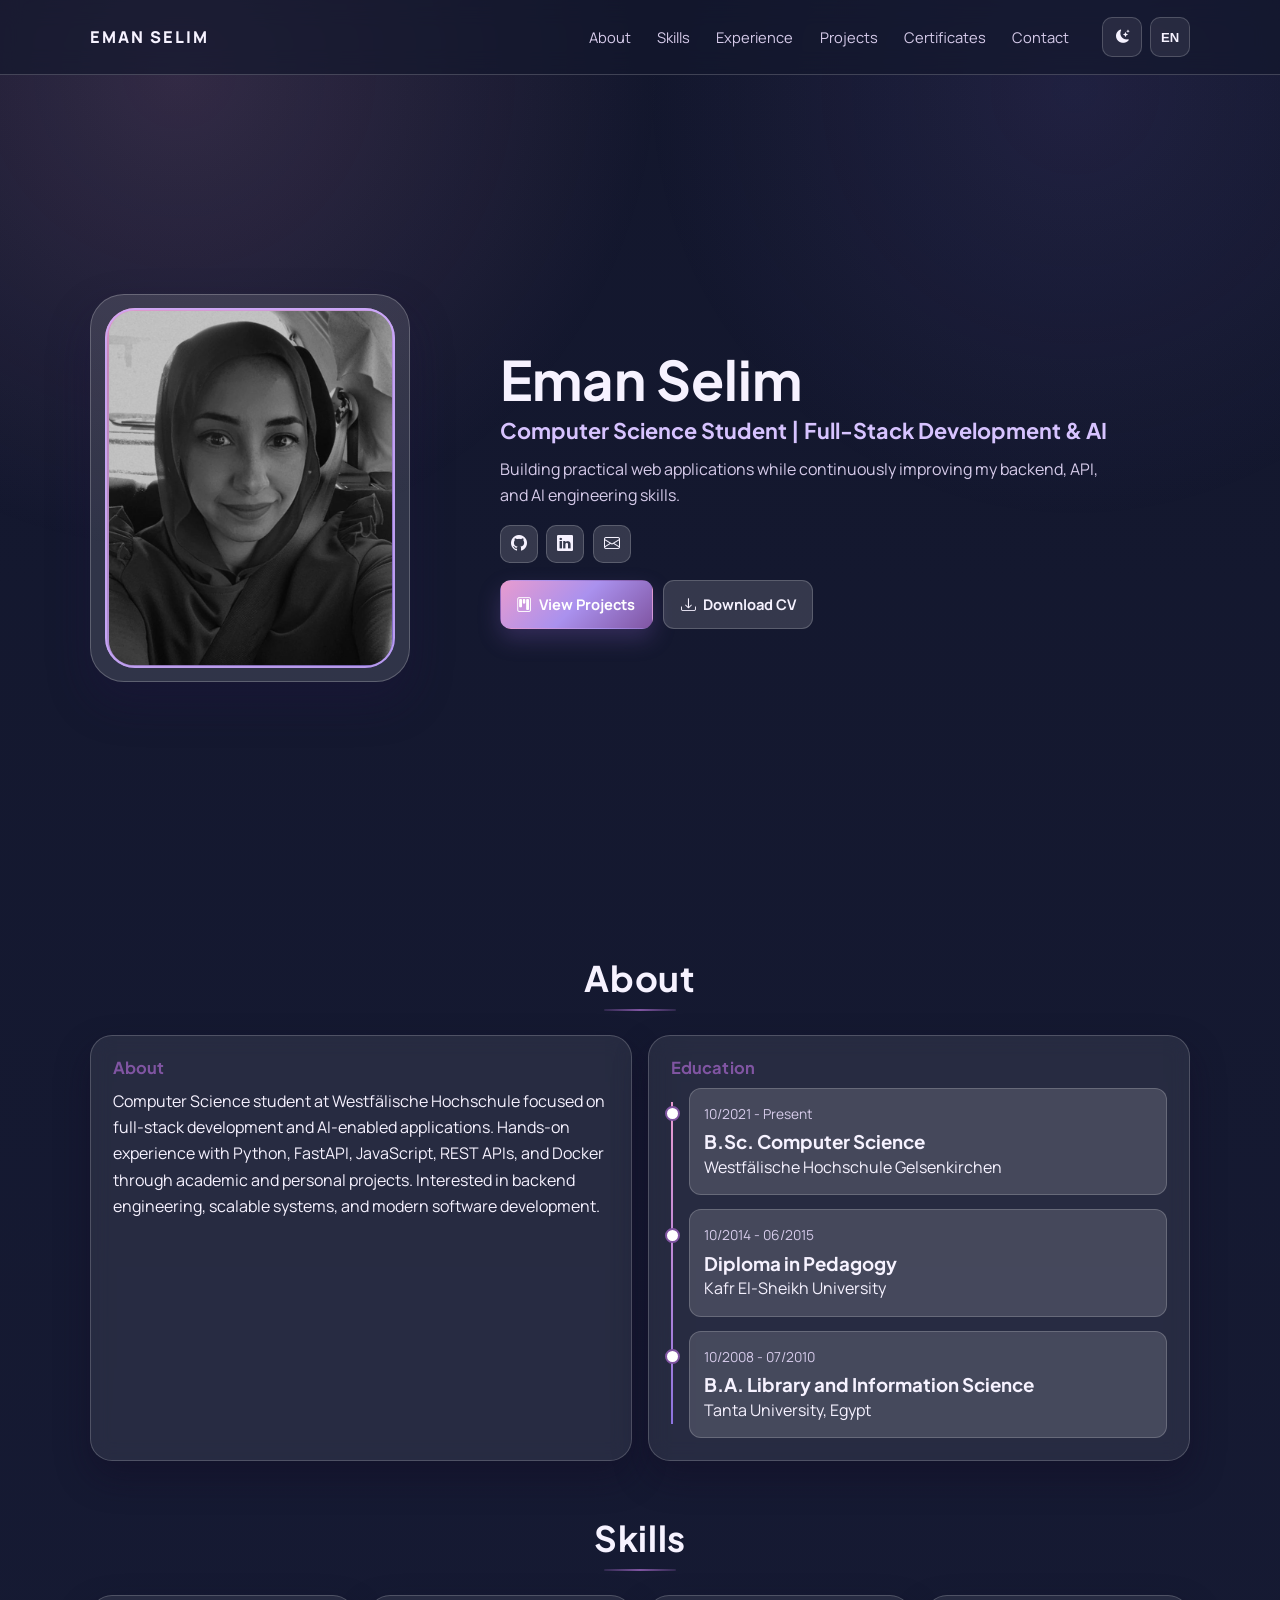
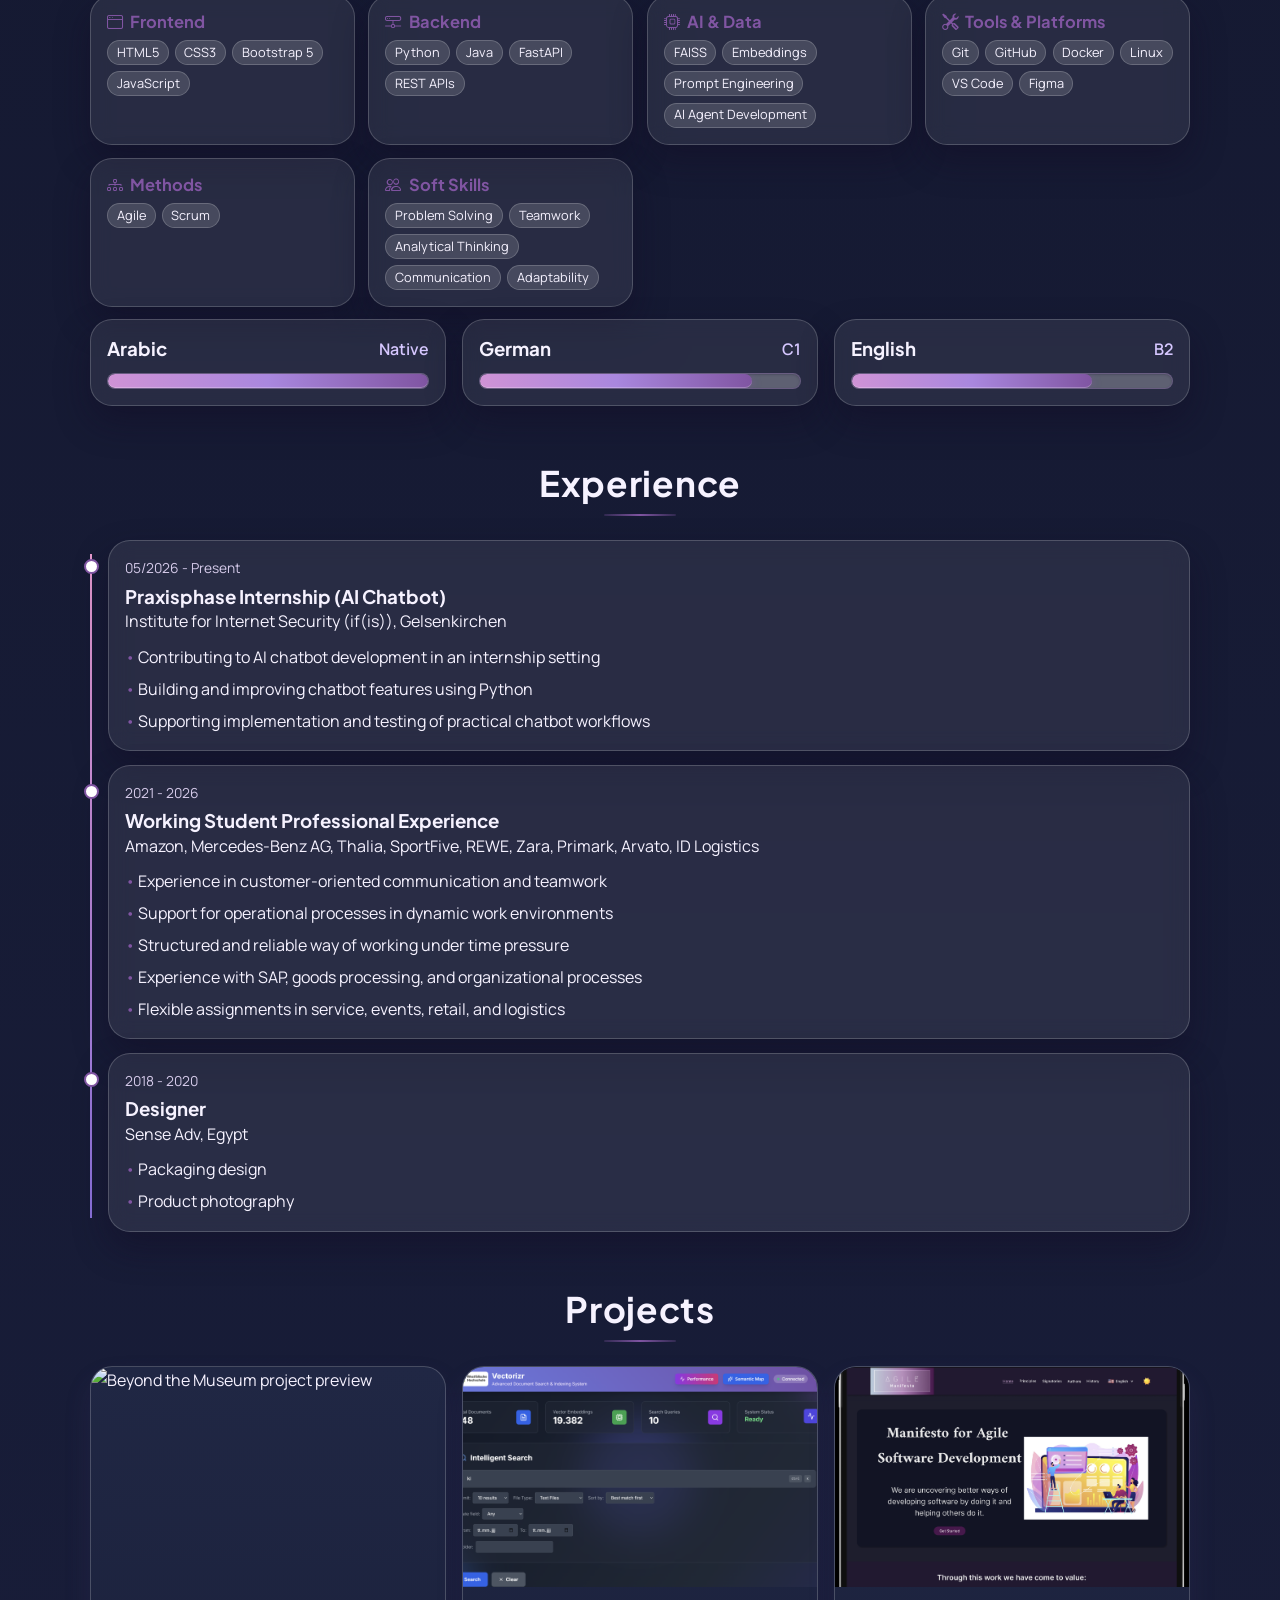
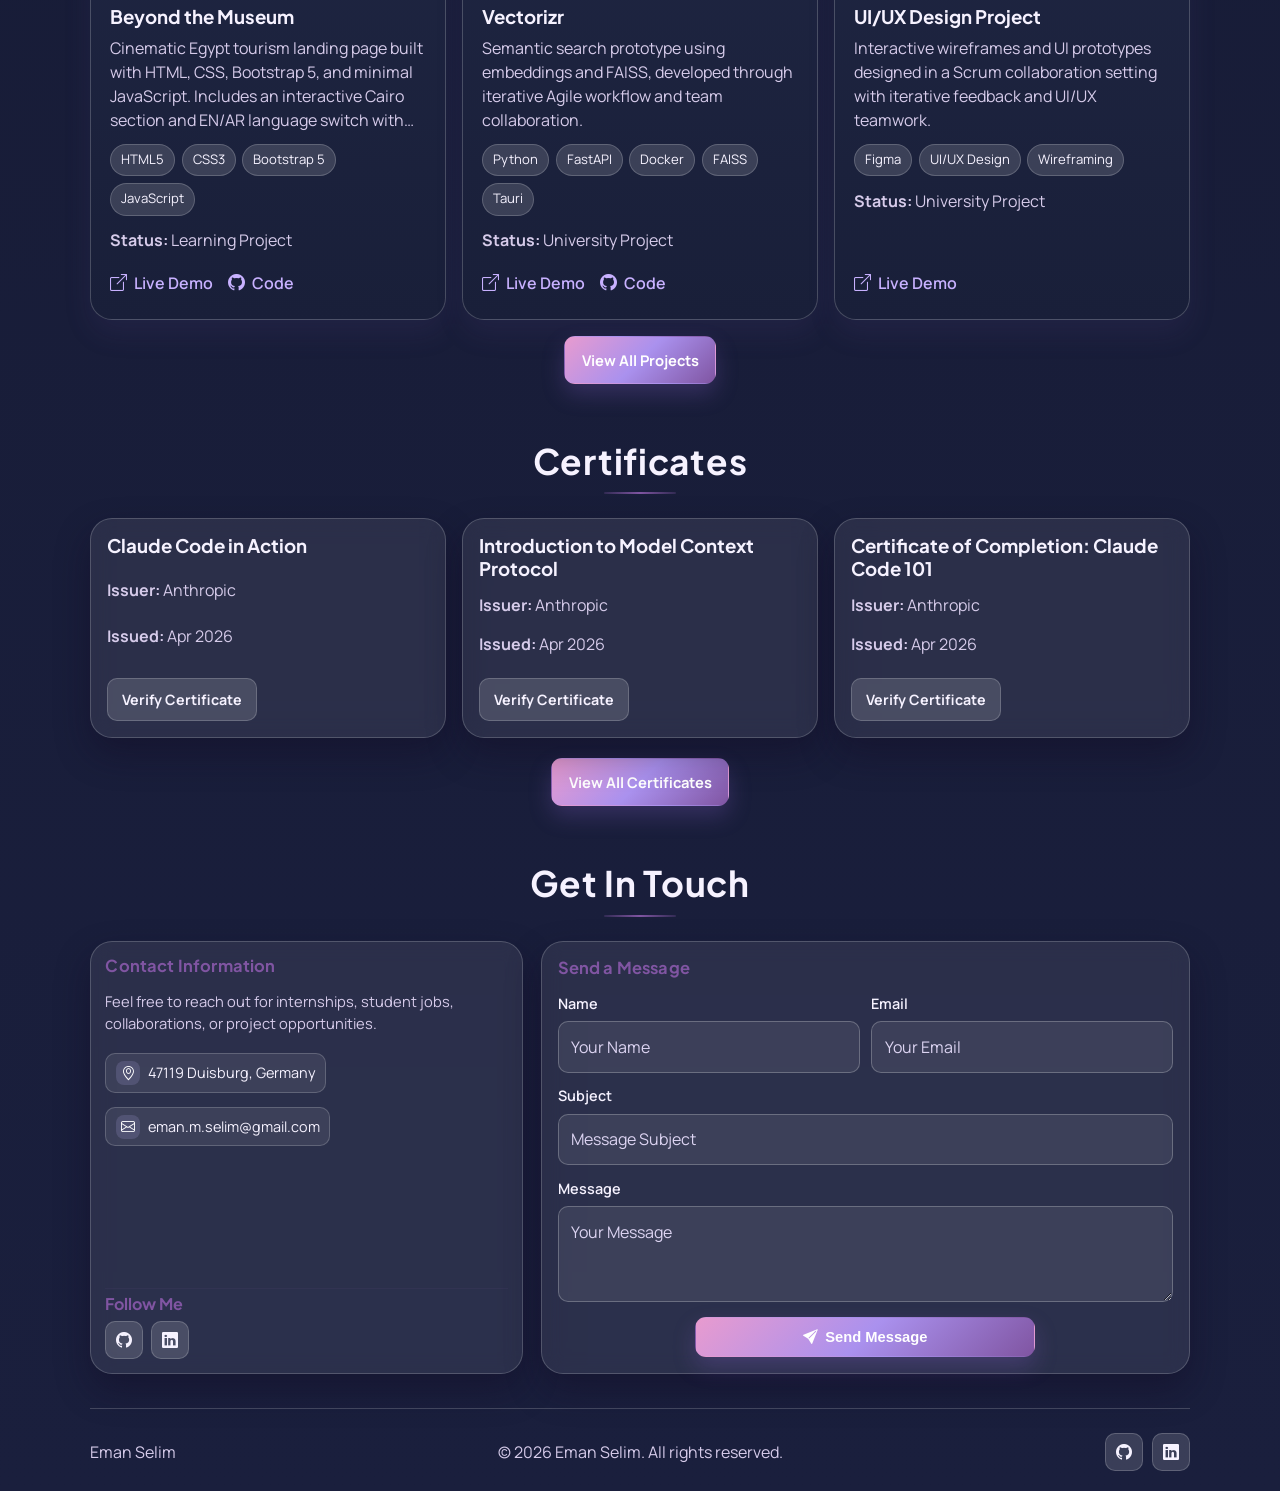
==== commit 58cf7ea6: "Update CV flow, project cards, and portfolio content" ====
--- a/index.html
+++ b/index.html
@@ -74,7 +74,7 @@
 
             <div class="hero-buttons">
               <a class="button button-primary" href="#projects"><i class="bi bi-kanban" aria-hidden="true"></i> <span id="hero-projects-text"></span></a>
-              <a class="button button-secondary" href="./cv.html" target="_blank" rel="noreferrer noopener">
+              <a class="button button-secondary" href="./cv.html?download=1" id="hero-cv-link">
                 <i class="bi bi-download" aria-hidden="true"></i> <span id="hero-cv-text"></span>
               </a>
             </div>
--- a/css/style.css
+++ b/css/style.css
@@ -723,7 +723,7 @@
 }
 
 .project-card {
-  grid-column: span 6;
+  grid-column: span 4;
   display: flex;
   flex-direction: column;
   overflow: hidden;
@@ -737,6 +737,12 @@
     border-color var(--transition);
 }
 
+@media (max-width: 1200px) {
+  .project-card {
+    grid-column: span 6;
+  }
+}
+
 /* Clear separation for project cards in light mode */
 body:not(.dark-theme) .project-card {
   background: #ffffff;
@@ -767,6 +773,12 @@
 .project-summary {
   margin-top: 0.48rem;
   color: var(--text-muted);
+  line-height: 1.5;
+  display: -webkit-box;
+  -webkit-box-orient: vertical;
+  -webkit-line-clamp: 4;
+  overflow: hidden;
+  min-height: calc(1.5em * 4);
 }
 
 /* Stronger readability for light mode project text */
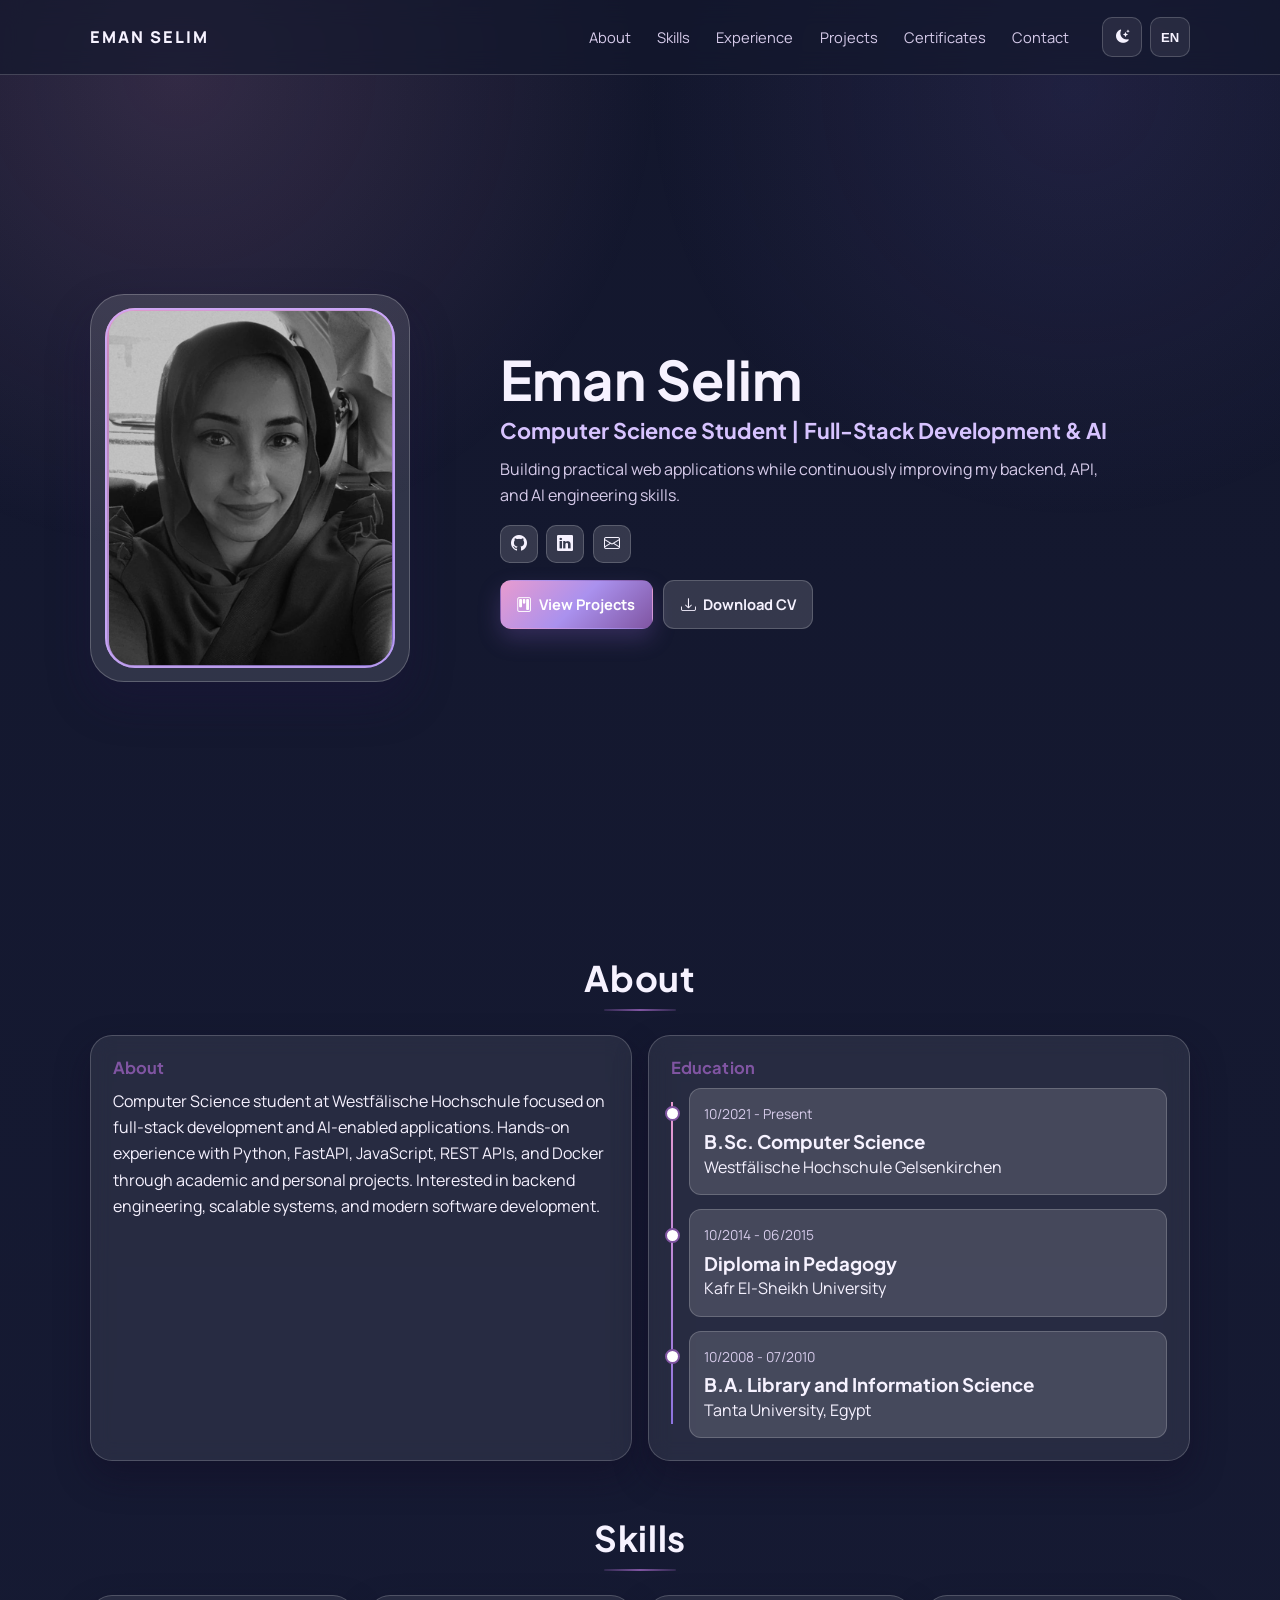
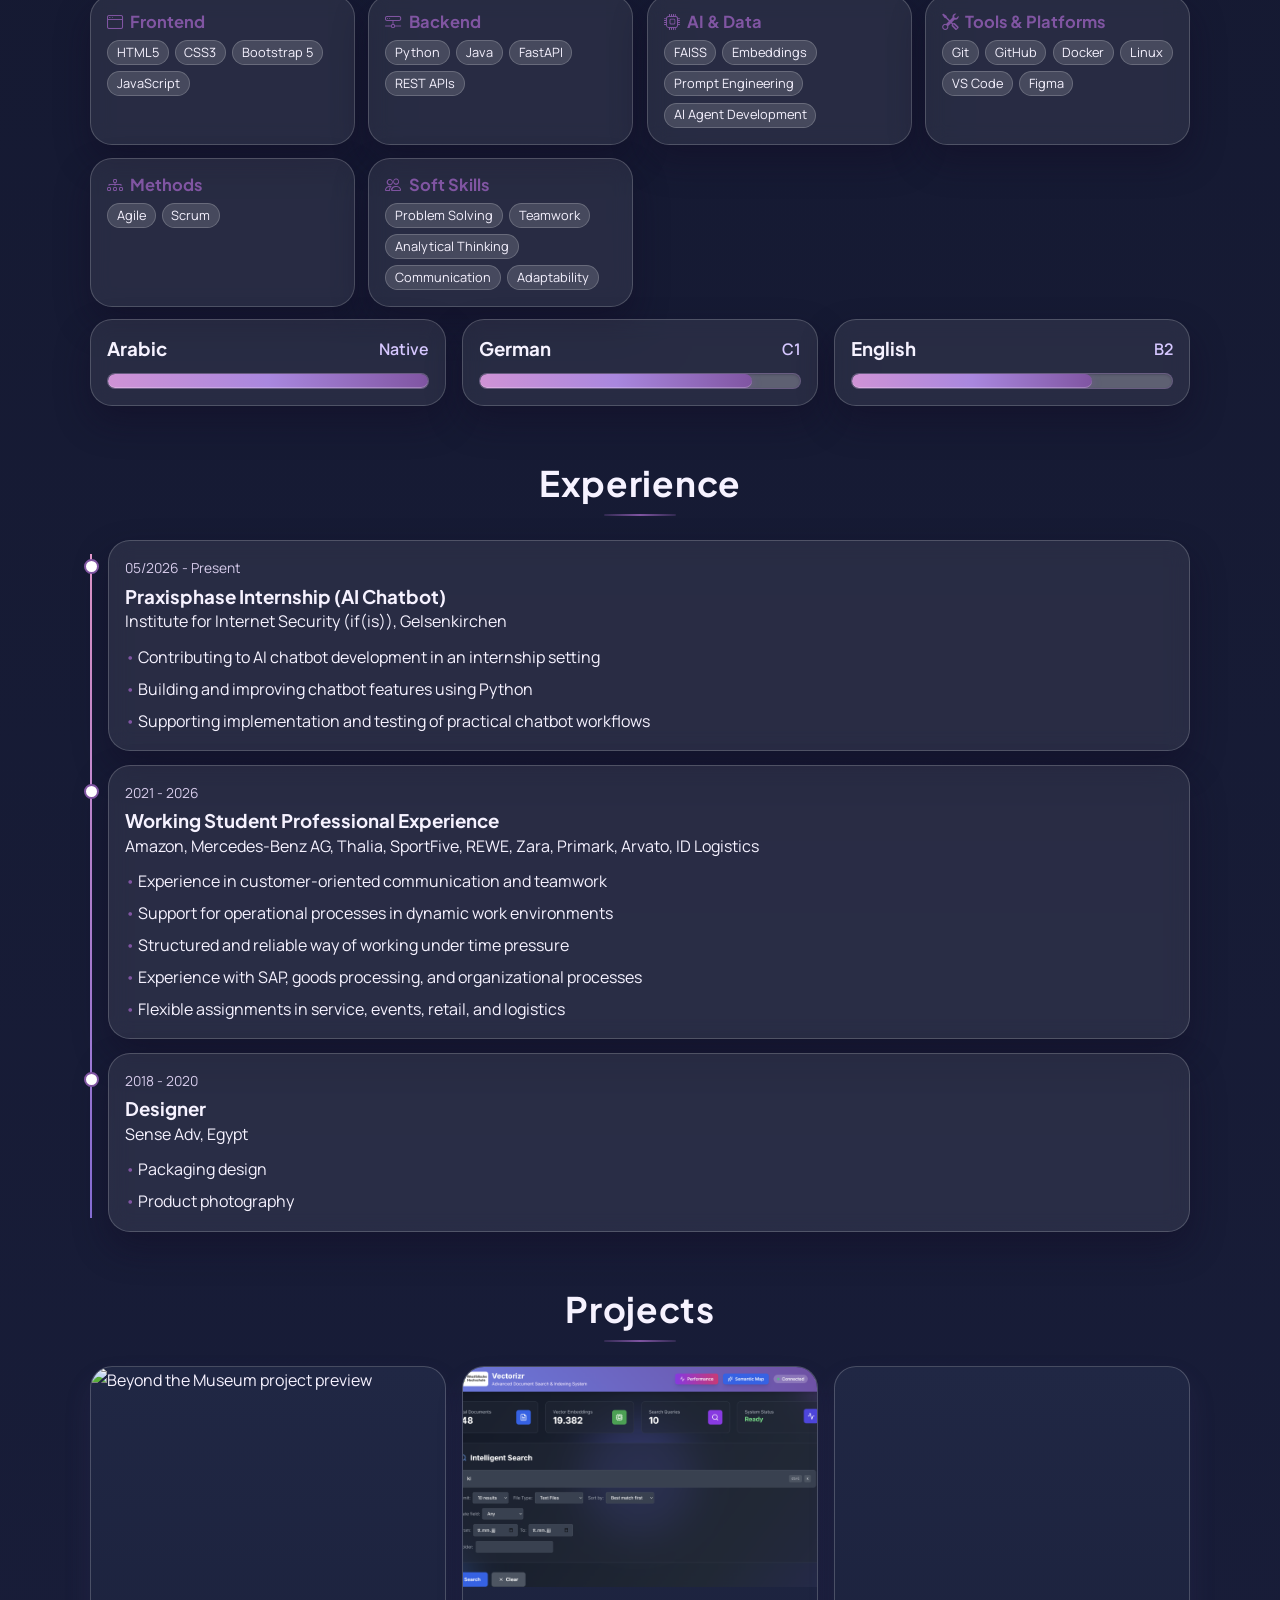
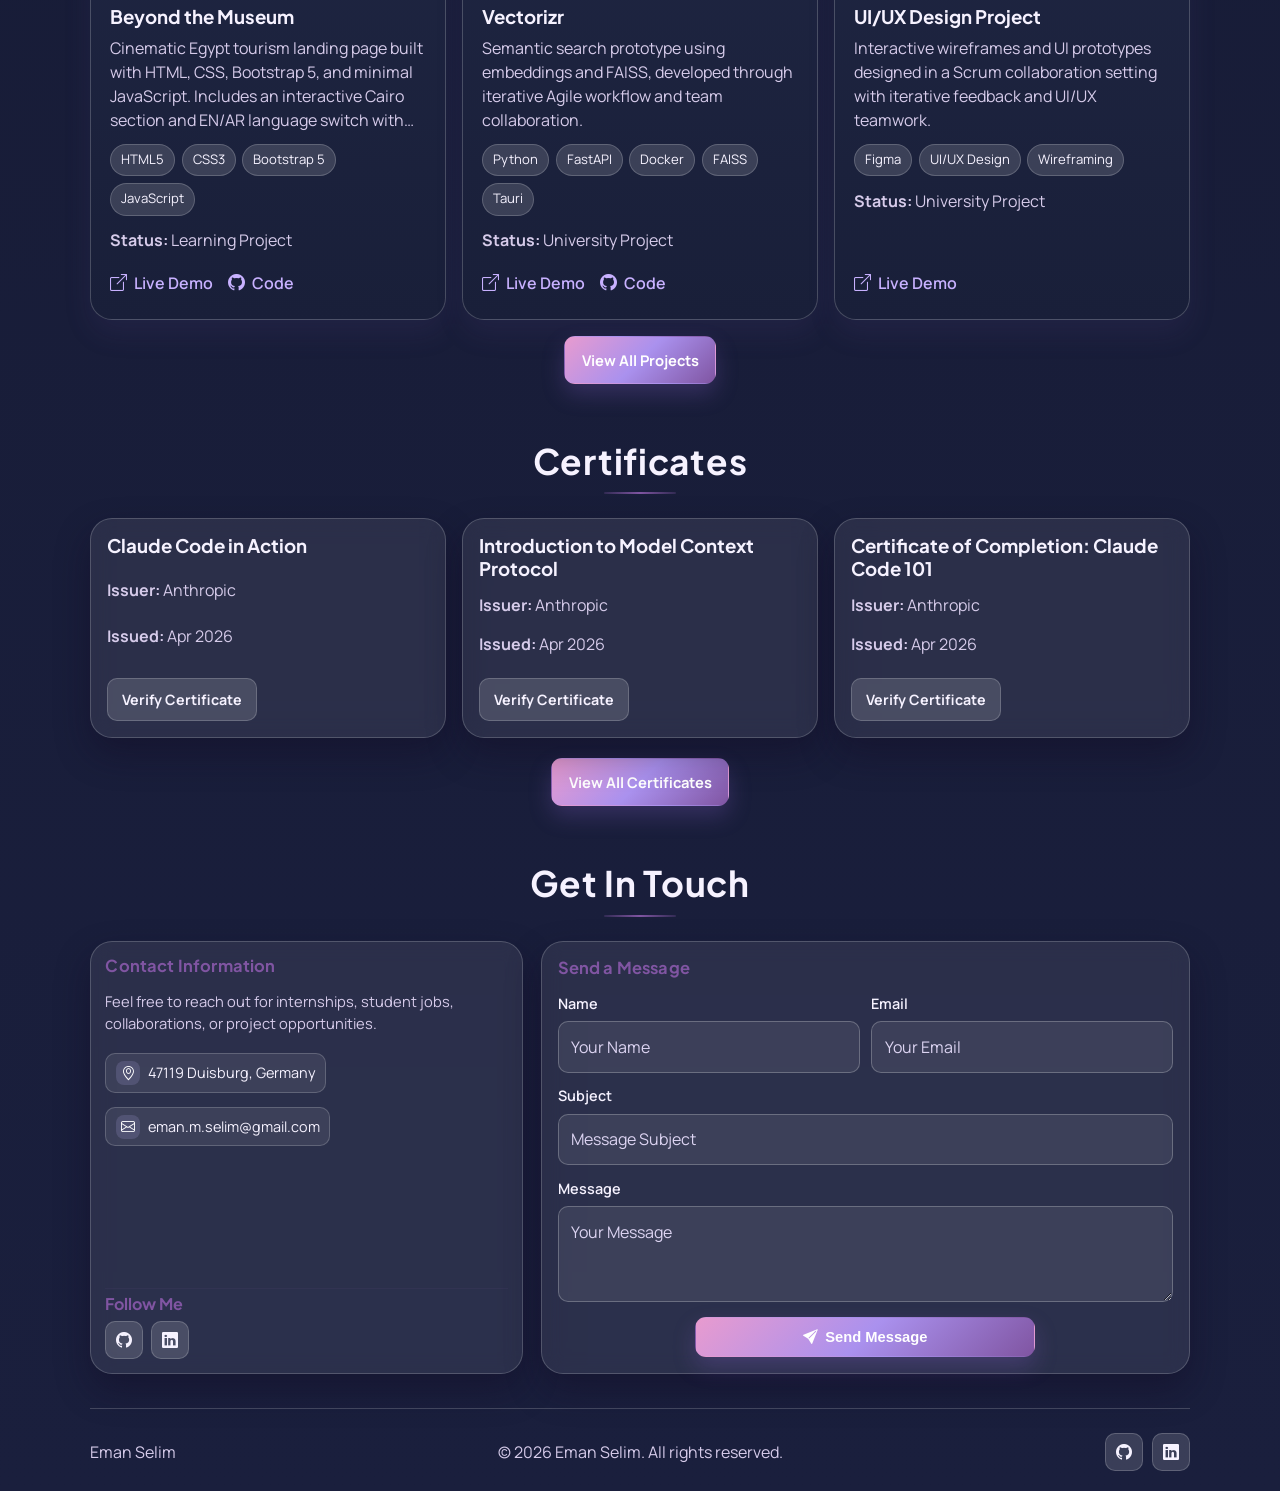
==== commit 81c86a36: "Add cache-busting query params for static assets" ====
--- a/index.html
+++ b/index.html
@@ -12,7 +12,7 @@
       rel="stylesheet"
     />
     <link rel="stylesheet" href="https://cdn.jsdelivr.net/npm/bootstrap-icons@1.11.3/font/bootstrap-icons.min.css" />
-    <link rel="stylesheet" href="css/style.css" />
+    <link rel="stylesheet" href="css/style.css?v=20260521-1" />
   </head>
   <body>
     <a class="skip-link" href="#main-content">Skip to main content</a>
@@ -186,7 +186,7 @@
       <i class="bi bi-arrow-up" aria-hidden="true"></i>
     </button>
 
-    <script src="data/portfolio-data.js"></script>
-    <script src="js/script.js"></script>
+    <script src="data/portfolio-data.js?v=20260521-1"></script>
+    <script src="js/script.js?v=20260521-1"></script>
   </body>
 </html>
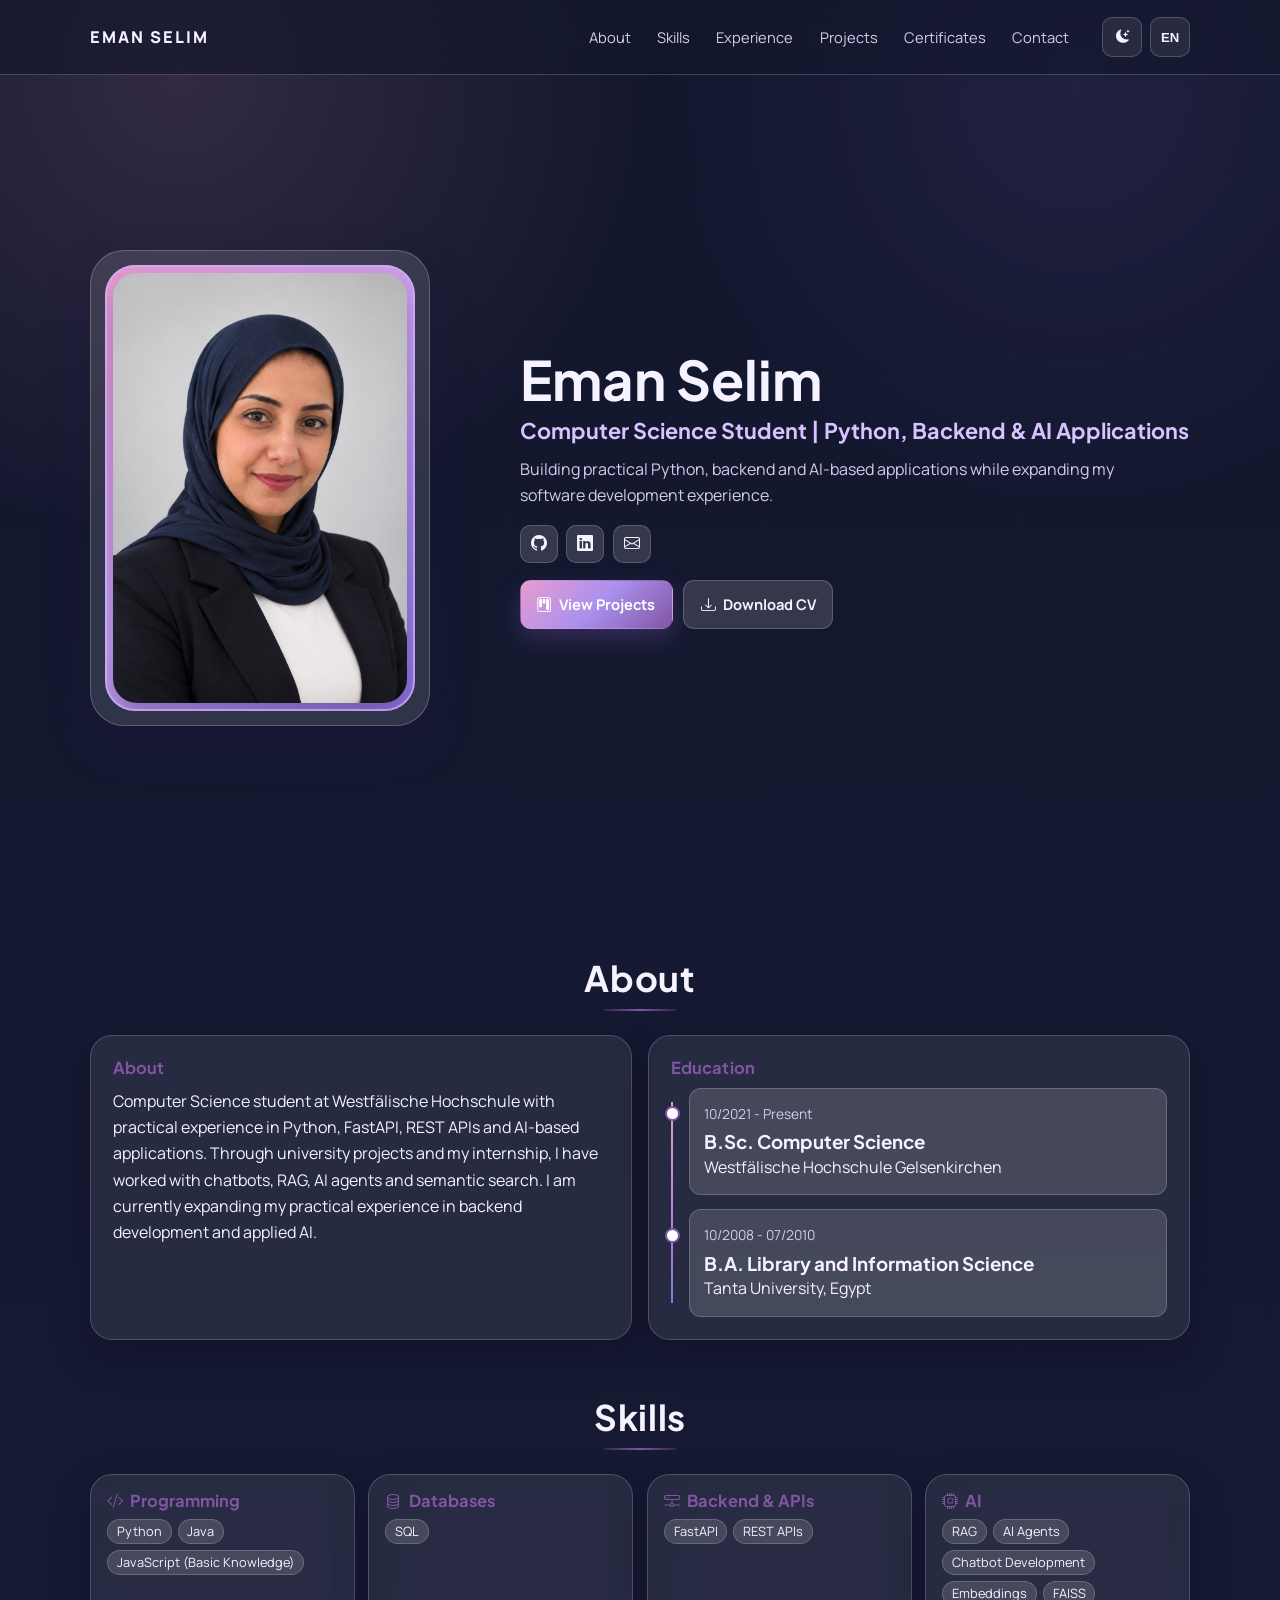
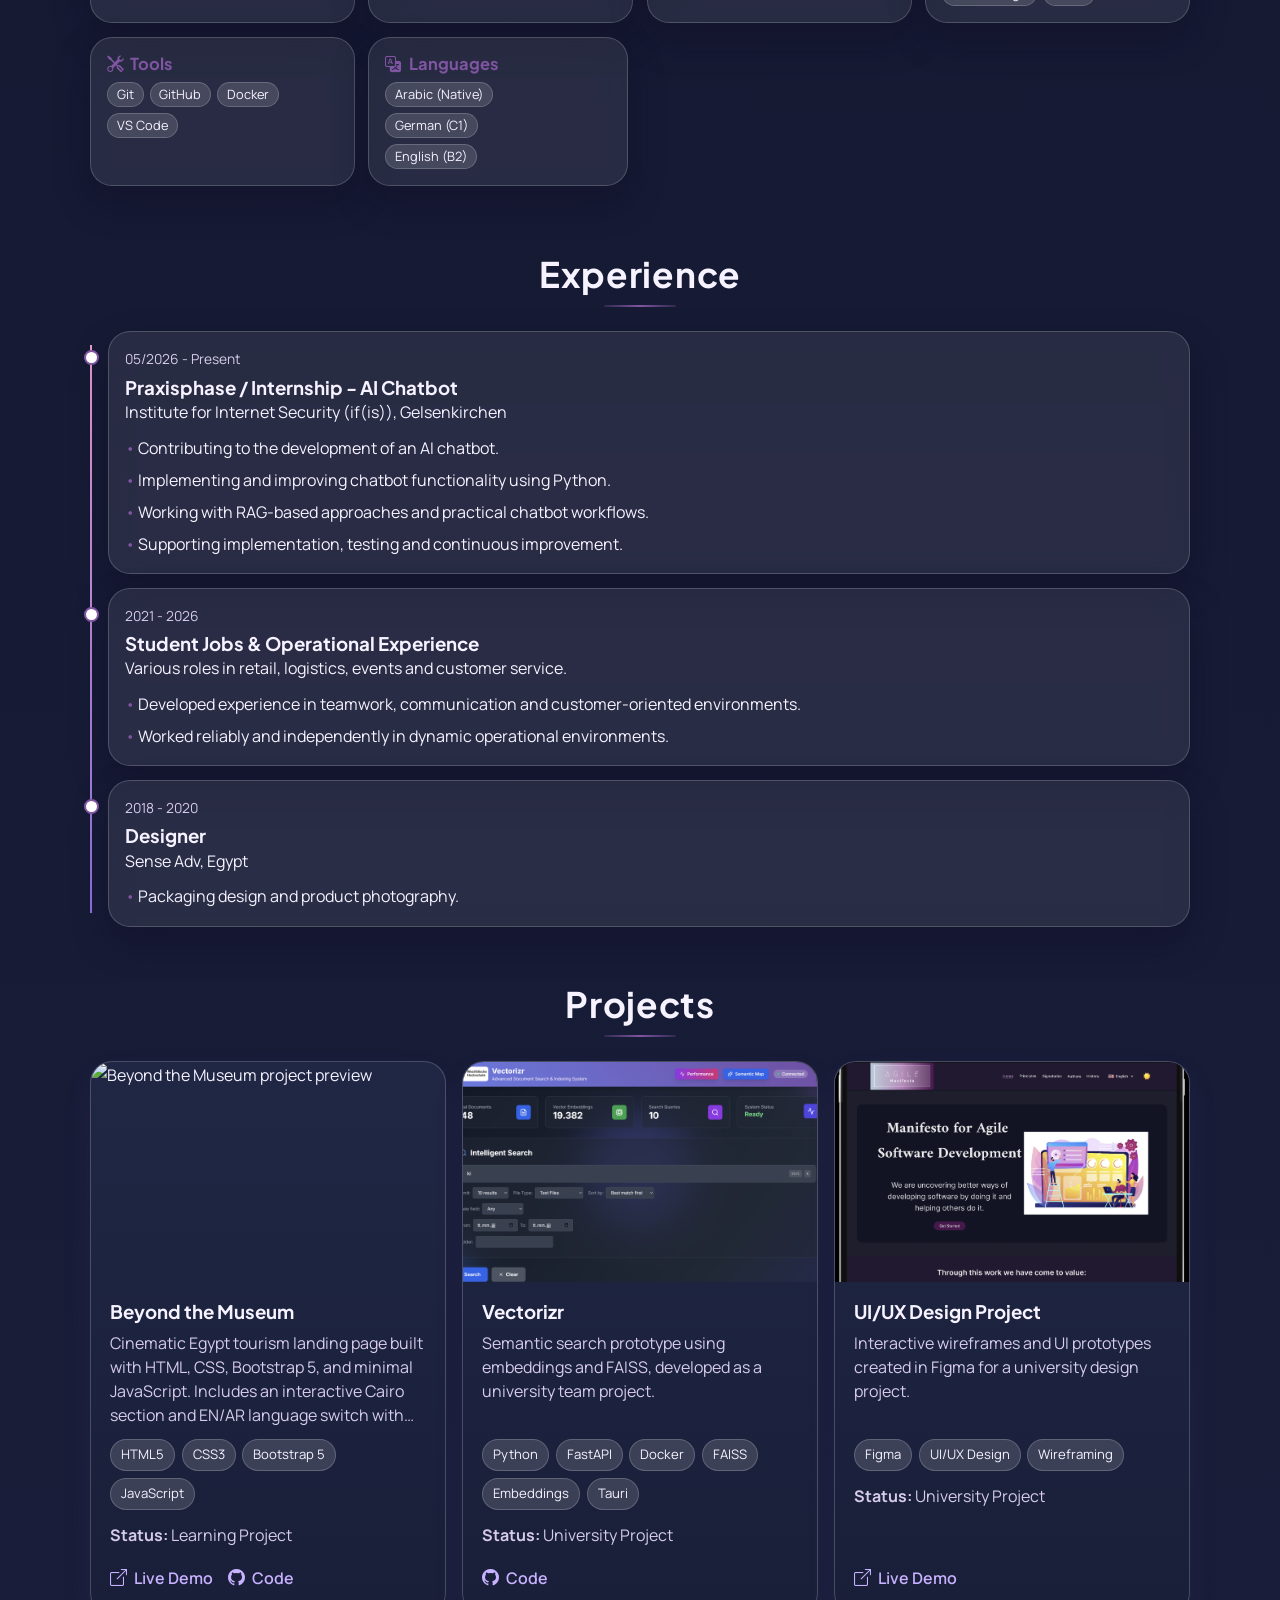
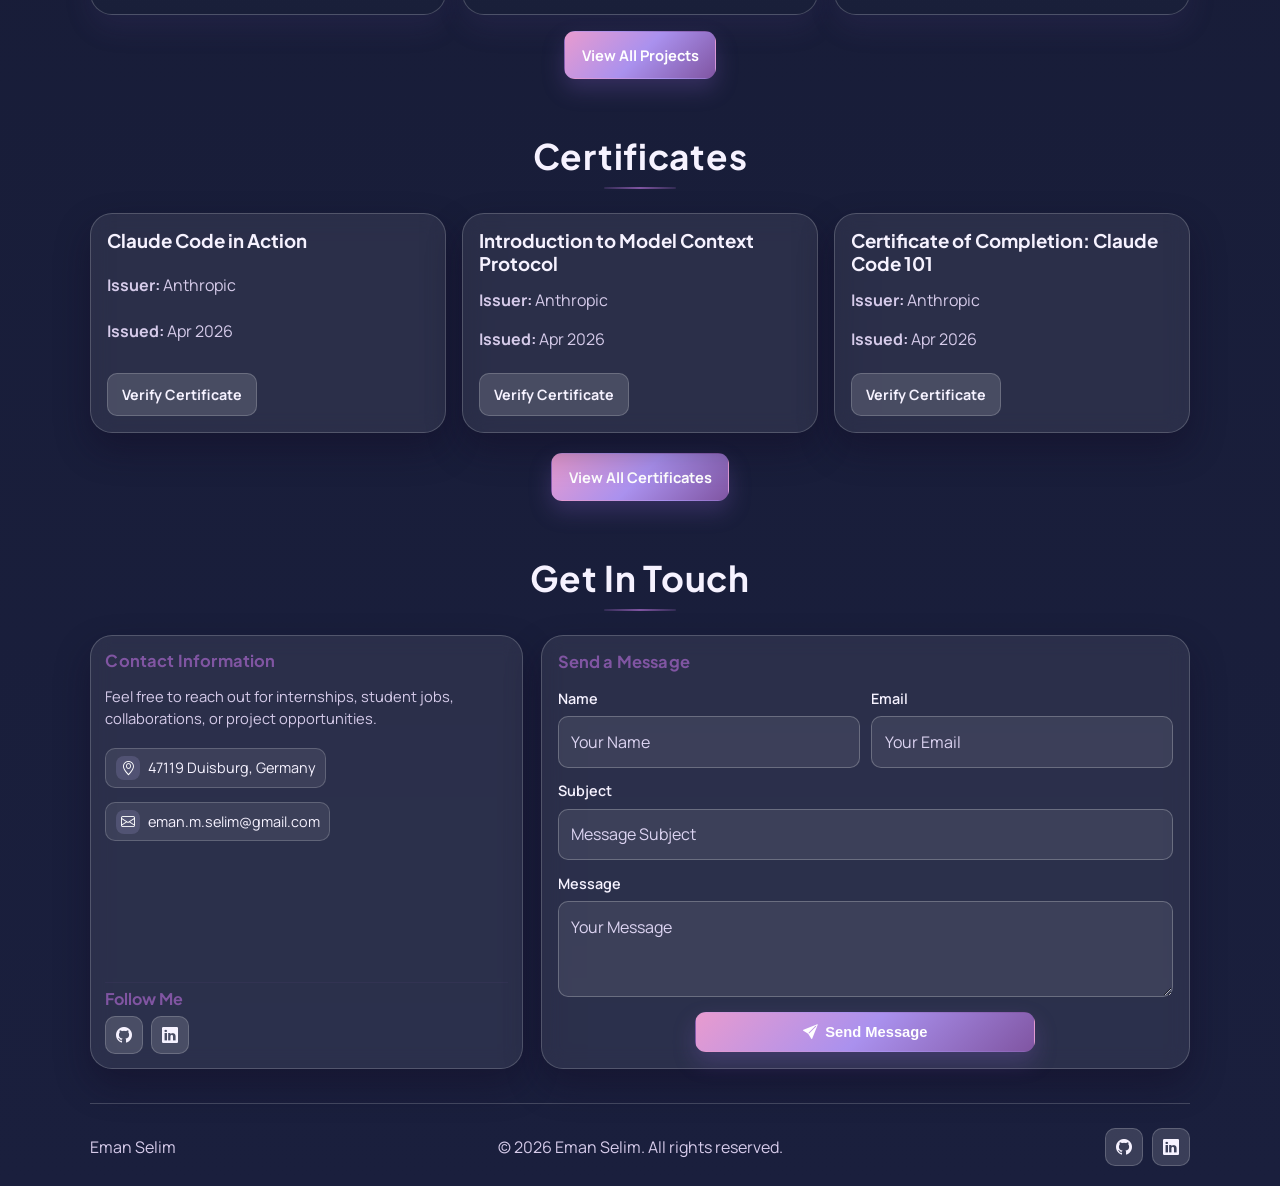
==== commit b98e9043: "Refine portfolio positioning and skills layout" ====
--- a/index.html
+++ b/index.html
@@ -3,8 +3,8 @@
   <head>
     <meta charset="UTF-8" />
     <meta name="viewport" content="width=device-width, initial-scale=1.0" />
-    <title>Eman Selim | Full-Stack & AI Portfolio</title>
-    <meta name="description" content="Portfolio of Eman Selim, Computer Science student focused on Full-Stack Development and AI." />
+    <title>Eman Selim | Python, Backend & AI Applications</title>
+    <meta name="description" content="Portfolio of Eman Selim, Computer Science student focused on Python, backend development and AI applications." />
     <link rel="preconnect" href="https://fonts.googleapis.com" />
     <link rel="preconnect" href="https://fonts.gstatic.com" crossorigin />
     <link
@@ -12,7 +12,7 @@
       rel="stylesheet"
     />
     <link rel="stylesheet" href="https://cdn.jsdelivr.net/npm/bootstrap-icons@1.11.3/font/bootstrap-icons.min.css" />
-    <link rel="stylesheet" href="css/style.css?v=20260521-1" />
+    <link rel="stylesheet" href="css/style.css?v=20260918-4" />
   </head>
   <body>
     <a class="skip-link" href="#main-content">Skip to main content</a>
@@ -56,8 +56,8 @@
       <section id="hero" class="hero-section">
         <div class="hero-grid reveal">
           <article class="hero-profile-card">
-            <div class="profile-frame floating-avatar">
-              <img id="hero-image" src="assets/images/eman-profile.jpeg" alt="Portrait" decoding="async" fetchpriority="high" />
+            <div class="profile-frame">
+              <img id="hero-image" src="assets/images/eman-profile.jpeg" alt="Portrait" width="1132" height="1390" decoding="async" fetchpriority="high" />
             </div>
           </article>
 
@@ -186,7 +186,7 @@
       <i class="bi bi-arrow-up" aria-hidden="true"></i>
     </button>
 
-    <script src="data/portfolio-data.js?v=20260521-1"></script>
-    <script src="js/script.js?v=20260521-1"></script>
+    <script src="data/portfolio-data.js?v=20260918-3"></script>
+    <script src="js/script.js?v=20260918-5"></script>
   </body>
 </html>
--- a/css/style.css
+++ b/css/style.css
@@ -188,19 +188,6 @@
   margin-bottom: 0.45rem;
 }
 
-.interactive-card {
-  transition:
-    transform var(--transition),
-    box-shadow var(--transition),
-    border-color var(--transition);
-}
-
-.interactive-card:hover {
-  transform: translateY(-3px);
-  border-color: rgba(140, 115, 223, 0.45);
-  box-shadow: 0 18px 34px rgba(98, 70, 151, 0.2);
-}
-
 /* ============================
    5) Navbar
    ============================ */
@@ -362,7 +349,7 @@
 /* Increased horizontal space for better balance on desktop */
 .hero-grid {
   display: grid;
-  grid-template-columns: minmax(230px, 320px) 1fr;
+  grid-template-columns: minmax(260px, 340px) 1fr;
   gap: clamp(2rem, 7vw, 6rem);
   align-items: center;
 }
@@ -403,18 +390,12 @@
 
 .profile-frame img {
   width: 100%;
+  height: clamp(340px, 42vw, 430px);
   display: block;
-  aspect-ratio: 4 / 5;
   object-fit: cover;
   border-radius: 24px;
   box-shadow: 0 16px 32px rgba(43, 29, 75, 0.35);
-  filter: grayscale(100%);
-  transform: scale(1.03);
-  object-position: center top;
-}
-
-.floating-avatar {
-  animation: floatPortrait 4.6s ease-in-out infinite;
+  object-position: center 38%;
 }
 
 .hero-content h1 {
@@ -612,52 +593,18 @@
 .languages-grid {
   margin-top: 0.7rem;
   display: grid;
-  grid-template-columns: repeat(3, 1fr);
-  gap: 1rem;
-}
-
-.language-card {
-  padding: 1rem;
-}
-
-.language-head {
-  display: flex;
-  justify-content: space-between;
-  align-items: center;
-  margin-bottom: 0.7rem;
-}
-
-.language-head span {
-  color: var(--accent);
-  font-weight: 600;
-}
-
-body.dark-theme .language-head span {
-  color: #d6c7ff;
-}
-
-.language-progress {
-  height: 16px;
-  border-radius: 999px;
-  background: rgba(111, 89, 162, 0.32);
-  border: 1px solid rgba(128, 85, 162, 0.35);
-  overflow: hidden;
-  box-shadow: inset 0 1px 2px rgba(28, 18, 44, 0.22);
-}
-
-body.dark-theme .language-progress {
-  background: rgba(255, 255, 255, 0.25);
-  border-color: rgba(128, 85, 162, 0.3);
-}
-
-.language-progress span {
-  display: block;
-  height: 100%;
-  border-radius: inherit;
-  background: linear-gradient(90deg, #cf93d6, #a987de, #8055a2);
-  box-shadow:
-    inset 0 -1px 0 rgba(255, 255, 255, 0.25),
-    0 2px 10px rgba(128, 85, 162, 0.44);
+  grid-template-columns: repeat(auto-fit, minmax(210px, 1fr));
+  gap: 0.85rem;
+  align-items: stretch;
+}
+
+.language-summary-card {
+  max-width: 260px;
+}
+
+.language-list {
+  flex-direction: column;
+  align-items: flex-start;
 }
 
 /* ============================
@@ -1221,16 +1168,6 @@
   transform: translateY(0);
 }
 
-@keyframes floatPortrait {
-  0%,
-  100% {
-    transform: translateY(0);
-  }
-  50% {
-    transform: translateY(-7px);
-  }
-}
-
 /* ============================
    15) Responsive Rules
    ============================ */
@@ -1285,7 +1222,7 @@
   }
 
   .hero-profile-card {
-    max-width: 330px;
+    max-width: 320px;
     margin: 0 auto;
   }
 
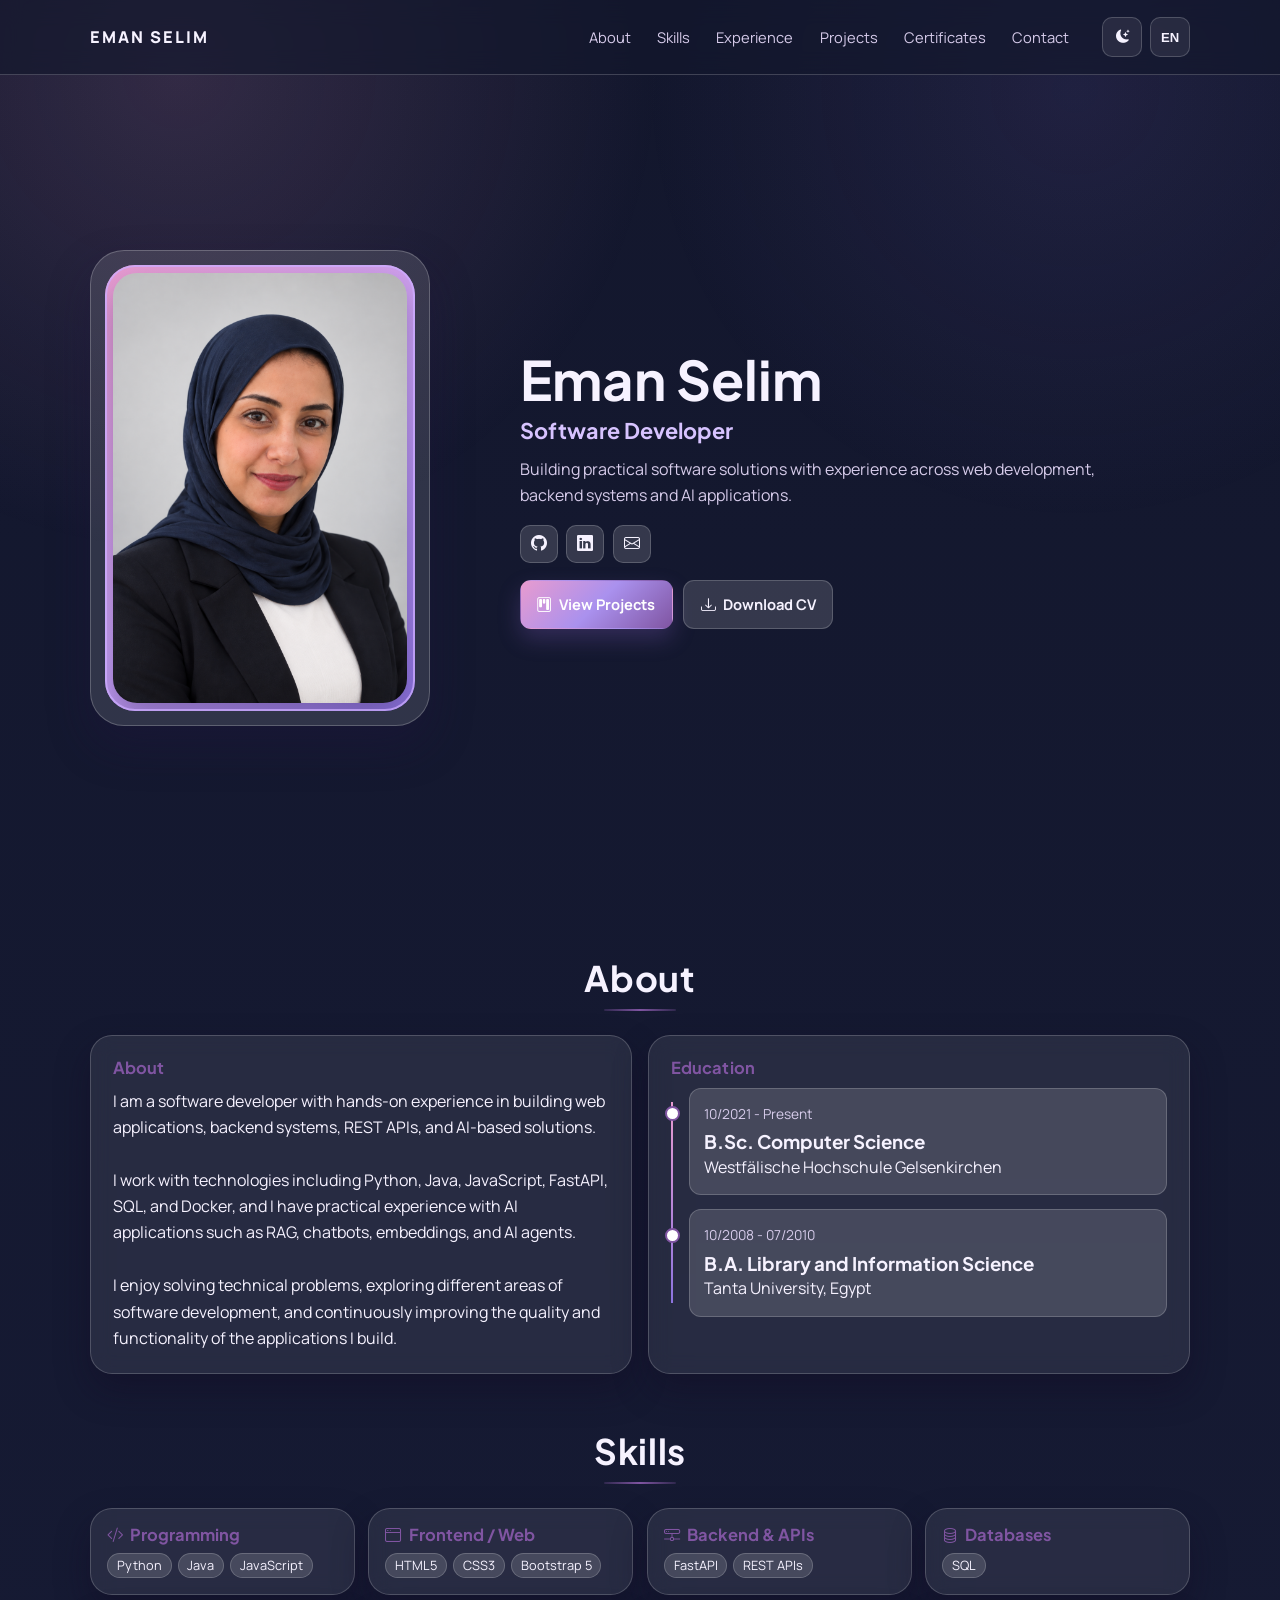
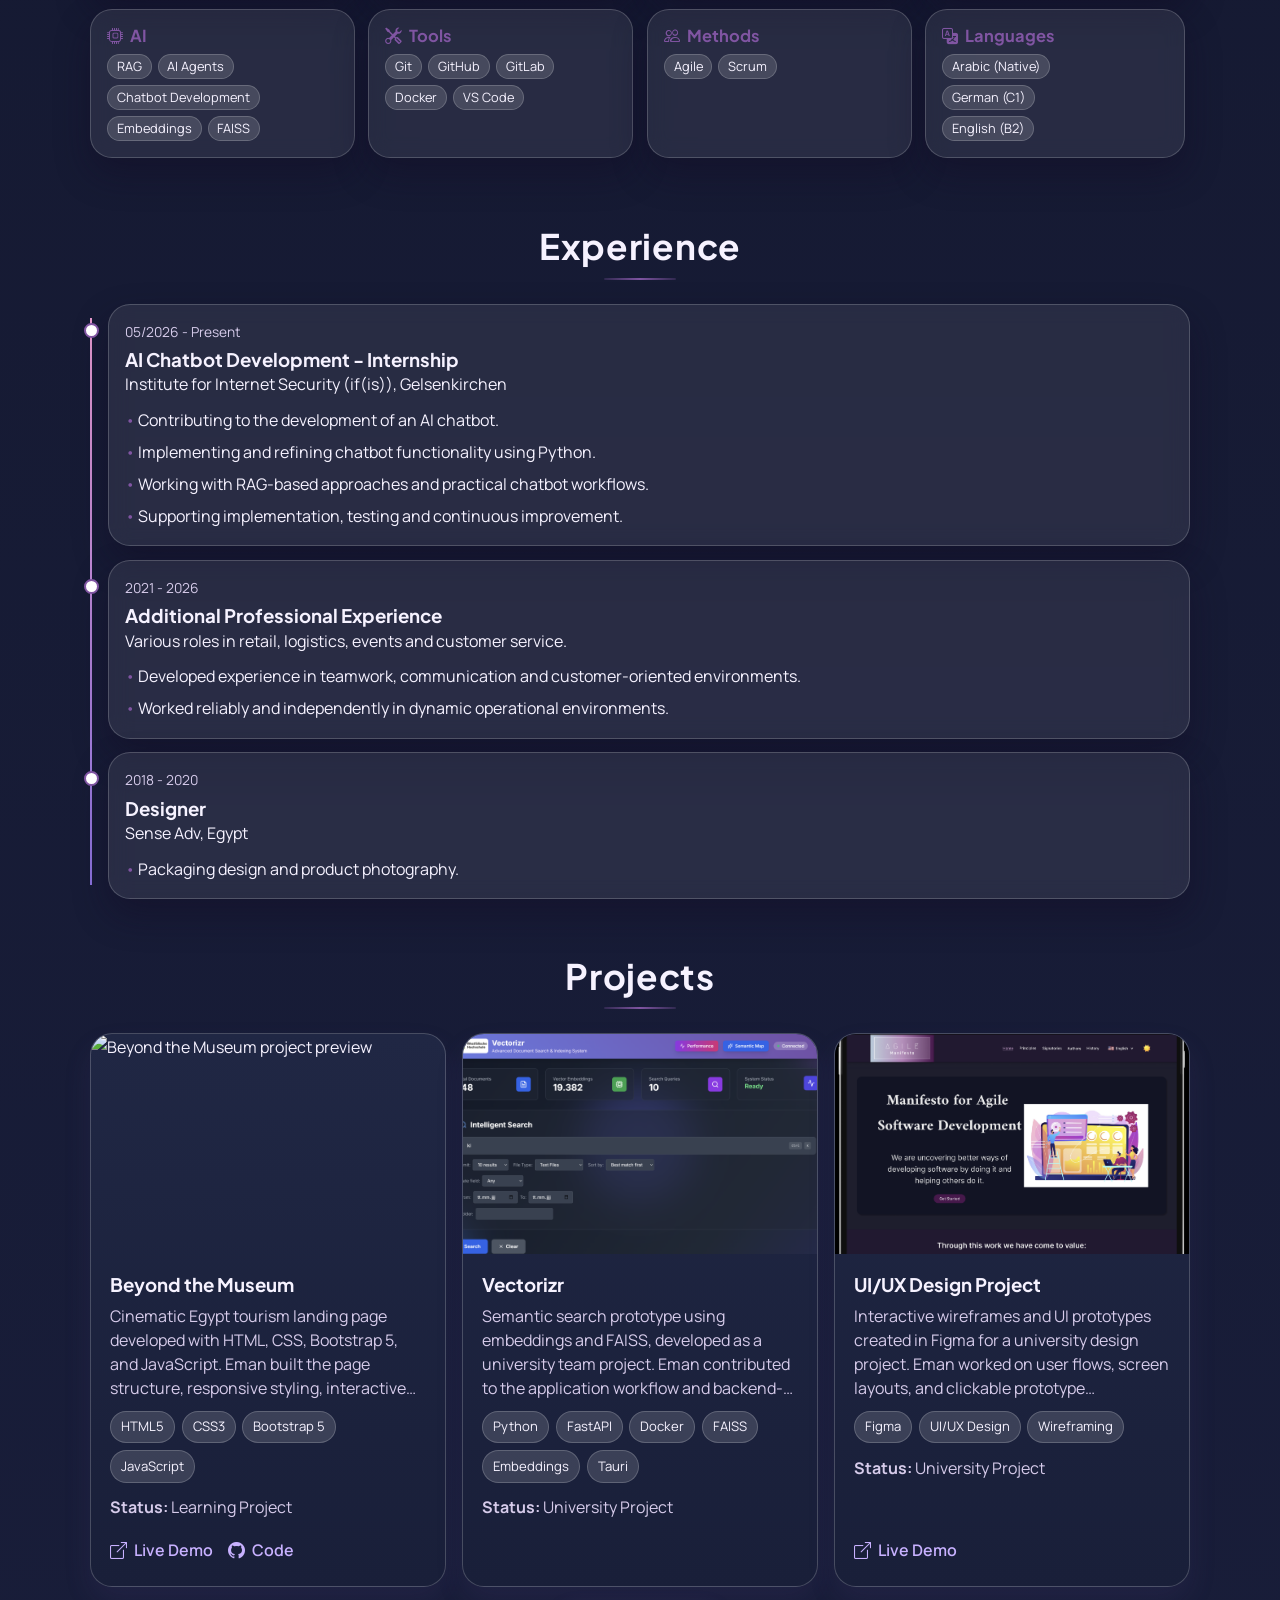
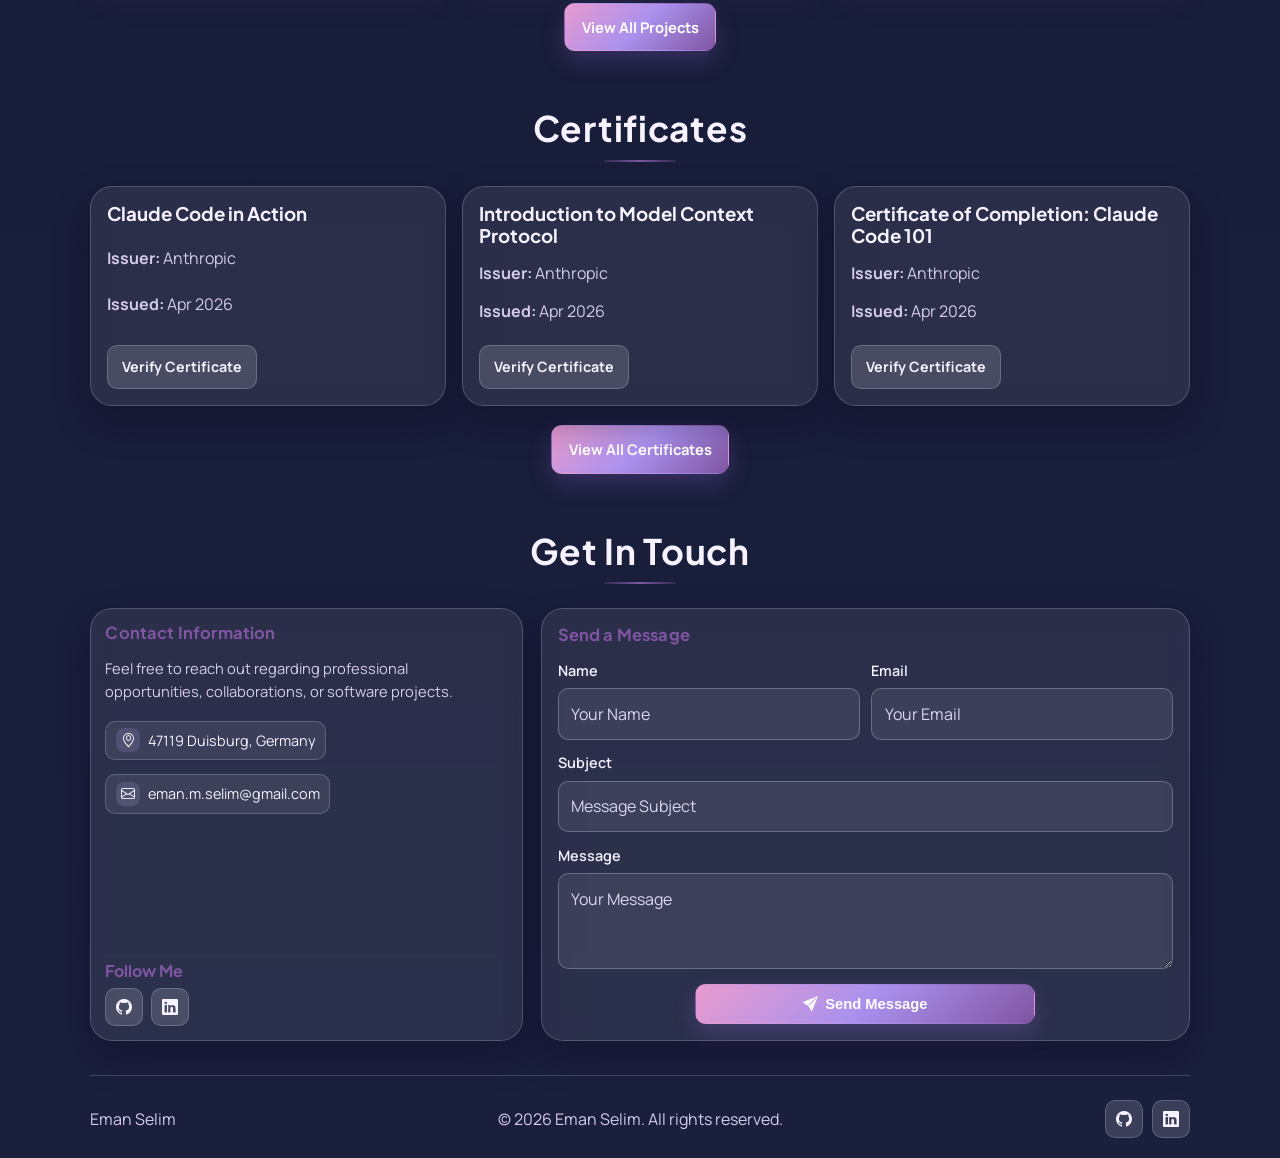
==== commit bc2ecd3c: "Refine portfolio positioning" ====
--- a/index.html
+++ b/index.html
@@ -3,8 +3,8 @@
   <head>
     <meta charset="UTF-8" />
     <meta name="viewport" content="width=device-width, initial-scale=1.0" />
-    <title>Eman Selim | Python, Backend & AI Applications</title>
-    <meta name="description" content="Portfolio of Eman Selim, Computer Science student focused on Python, backend development and AI applications." />
+    <title>Eman Selim | Software Developer</title>
+    <meta name="description" content="Portfolio of Eman Selim, a software developer with experience in web development, backend systems and AI applications." />
     <link rel="preconnect" href="https://fonts.googleapis.com" />
     <link rel="preconnect" href="https://fonts.gstatic.com" crossorigin />
     <link
@@ -57,7 +57,7 @@
         <div class="hero-grid reveal">
           <article class="hero-profile-card">
             <div class="profile-frame">
-              <img id="hero-image" src="assets/images/eman-profile.jpeg" alt="Portrait" width="1132" height="1390" decoding="async" fetchpriority="high" />
+              <img id="hero-image" src="assets/images/eman-profile.jpeg?v=20260918-1" alt="Portrait" width="1132" height="1390" decoding="async" fetchpriority="high" />
             </div>
           </article>
 
--- a/css/style.css
+++ b/css/style.css
@@ -517,6 +517,10 @@
 
 .education-card .timeline {
   margin-top: 0;
+}
+
+#about-summary {
+  white-space: pre-line;
 }
 
 .education-card .timeline-item {
